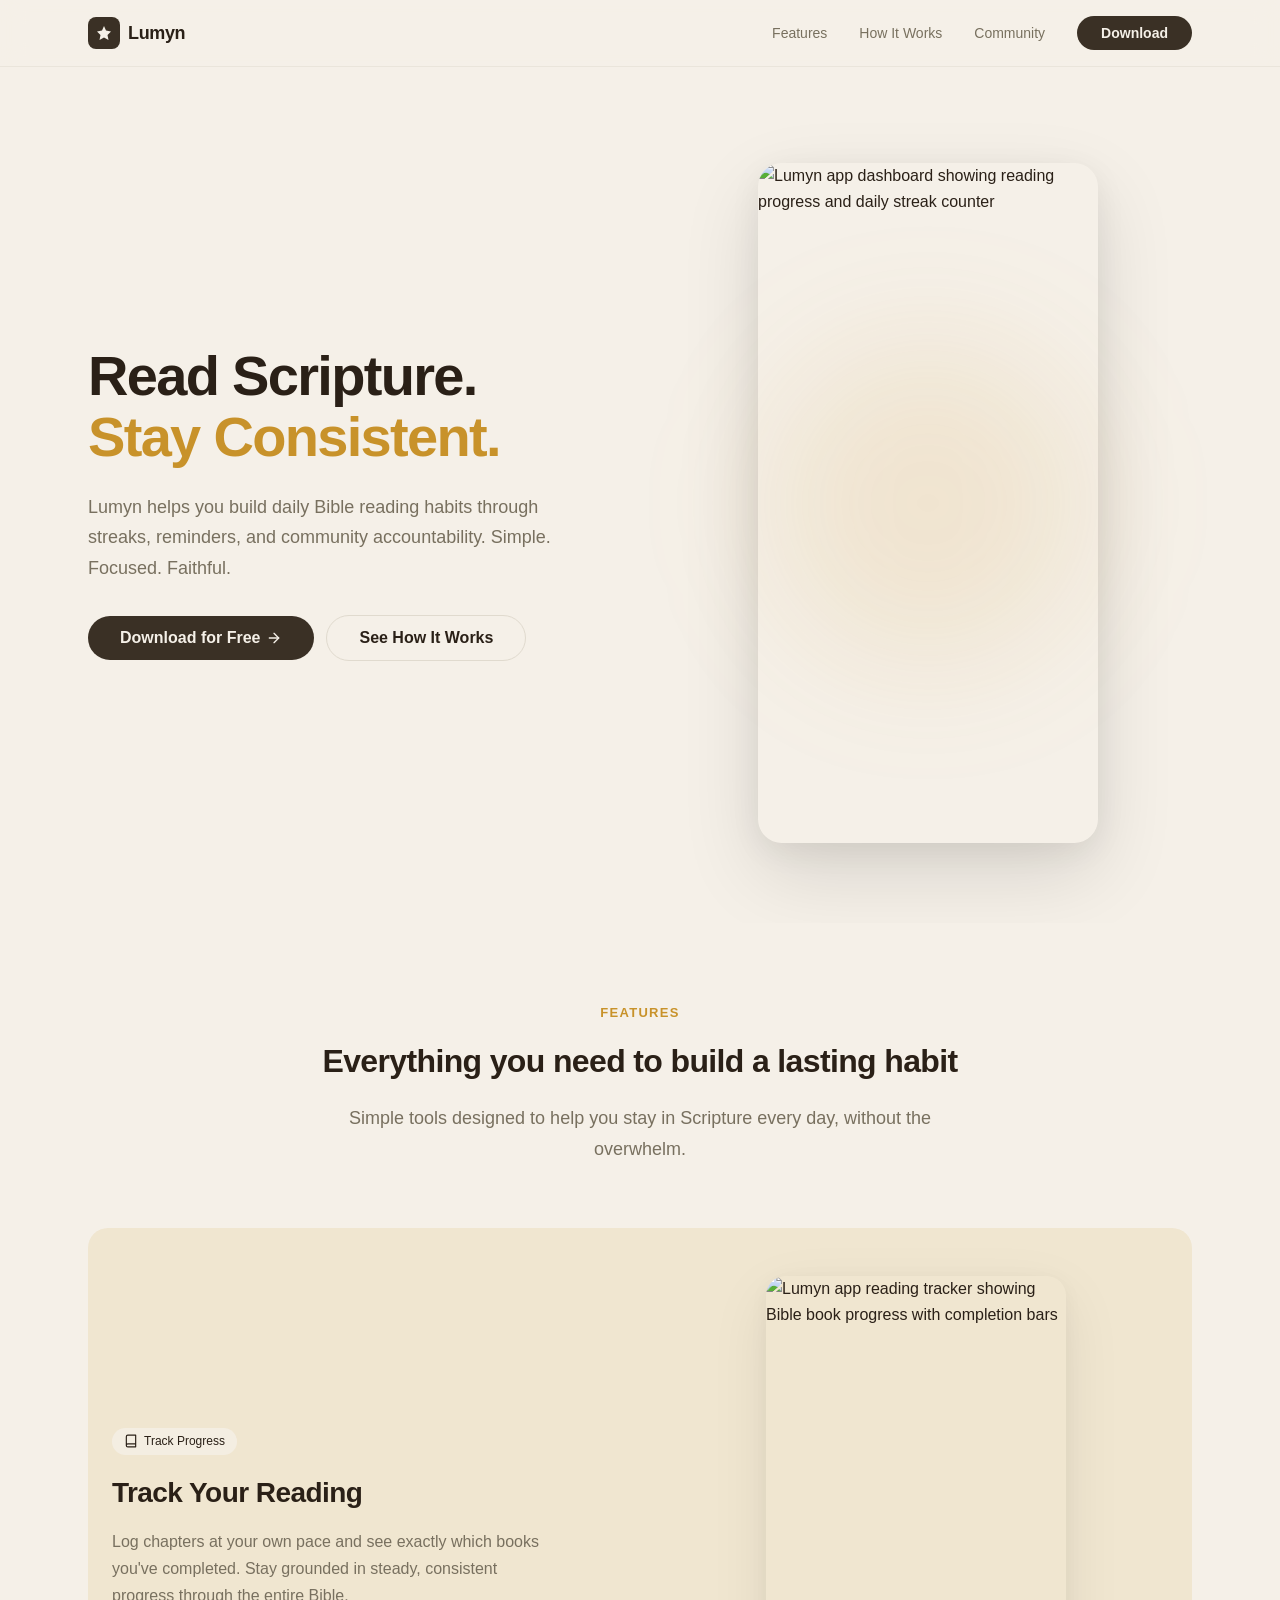
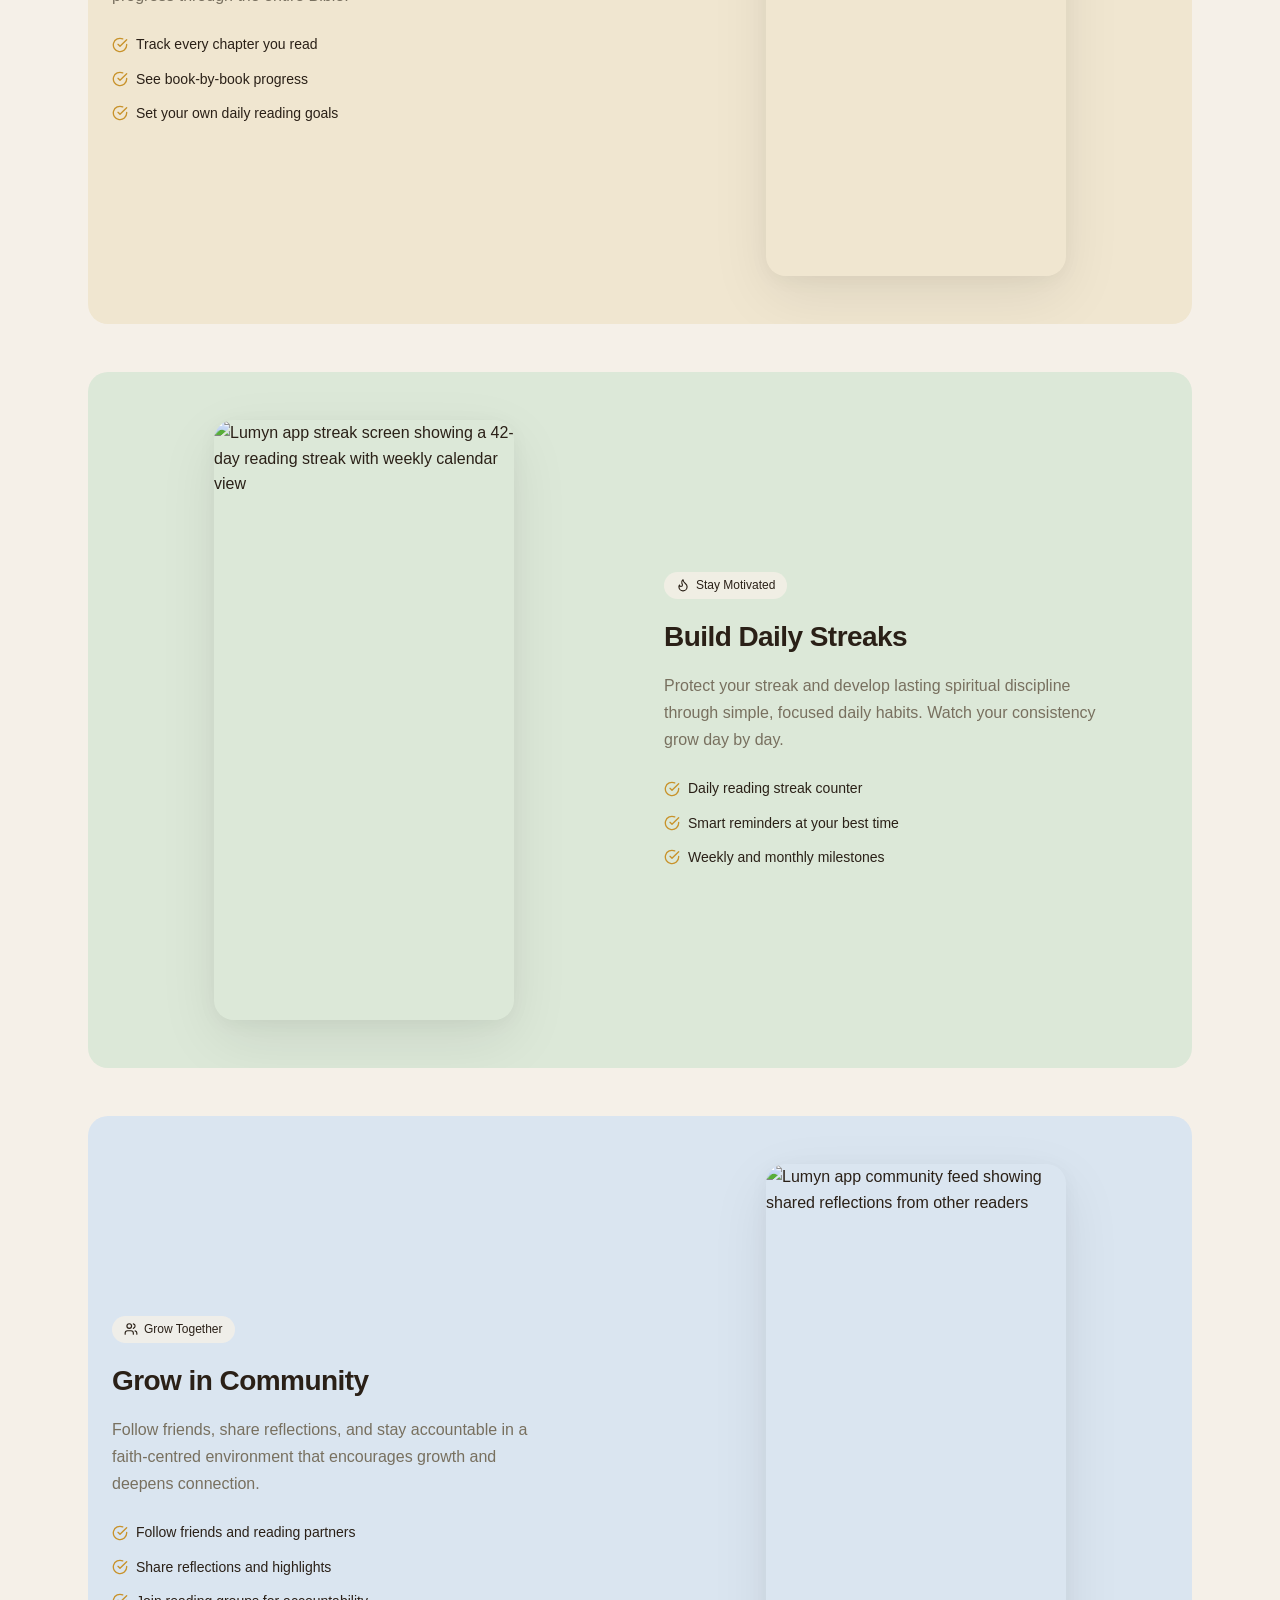
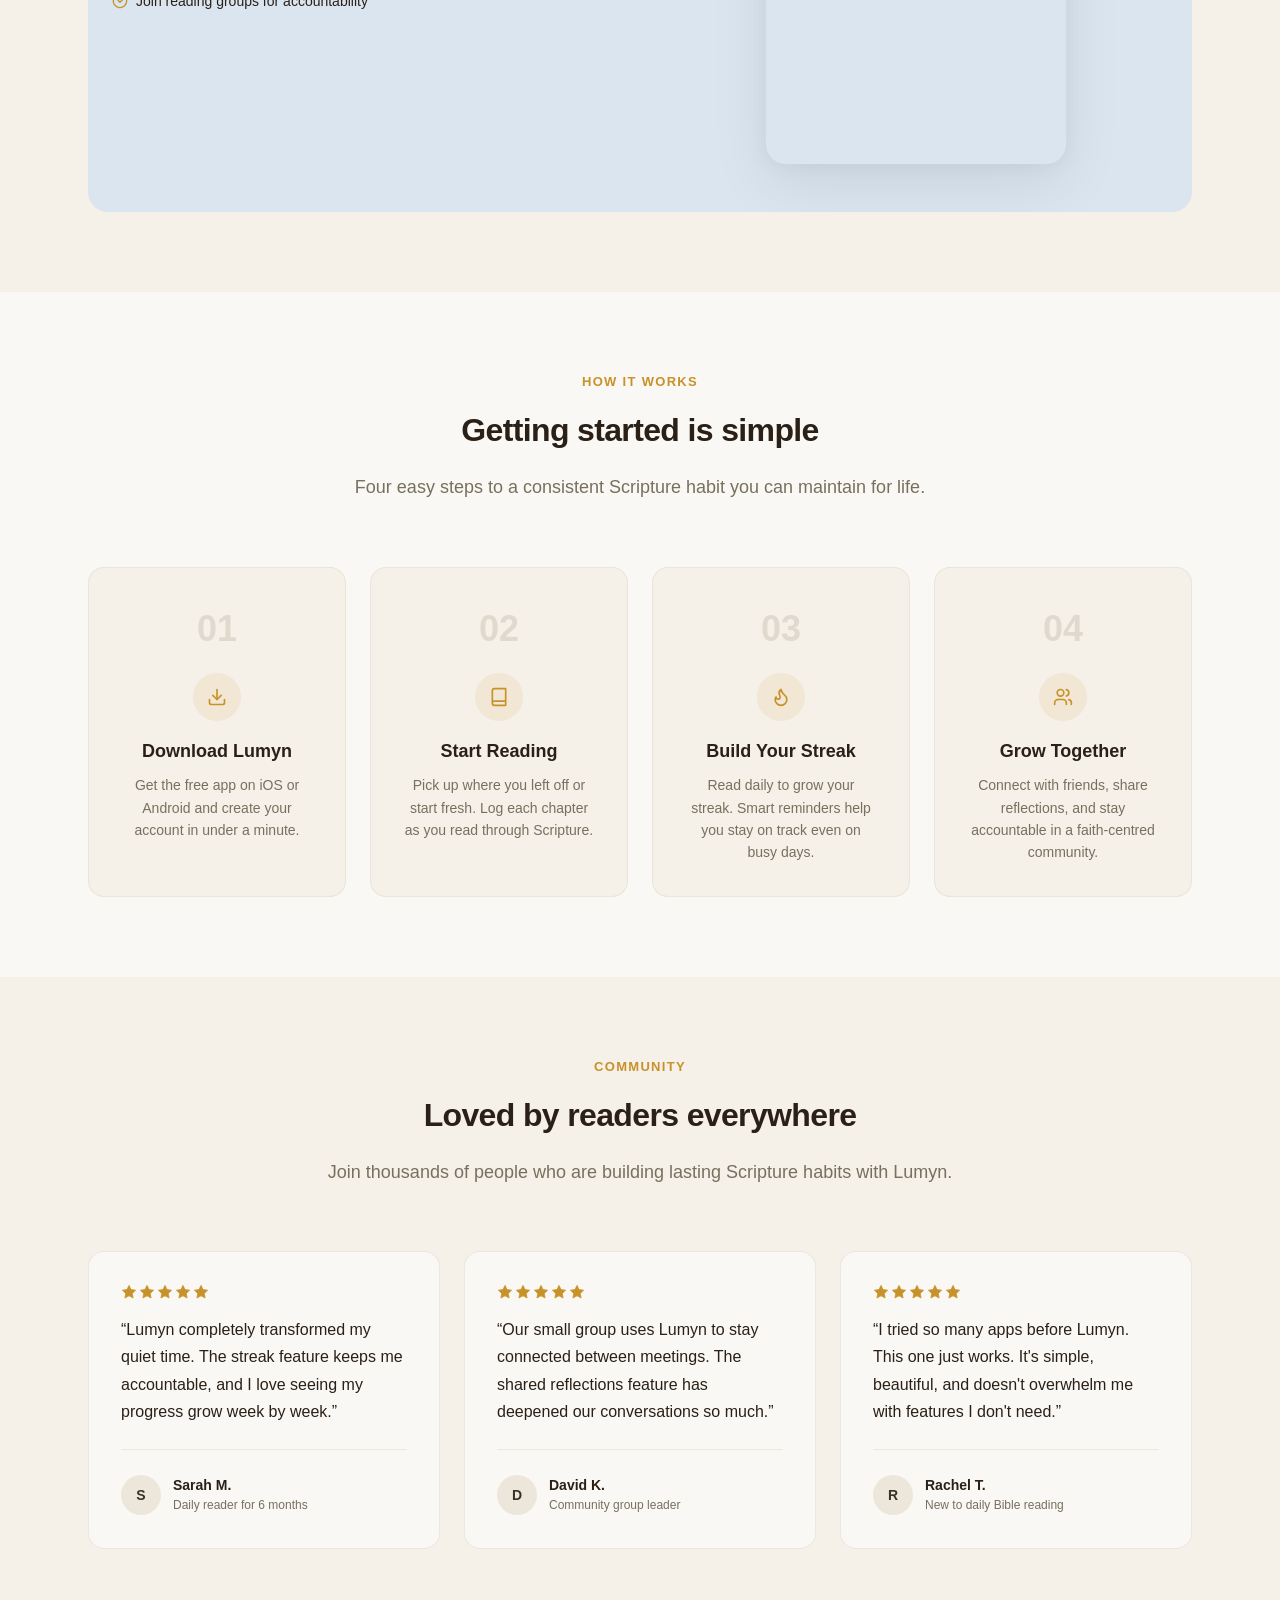
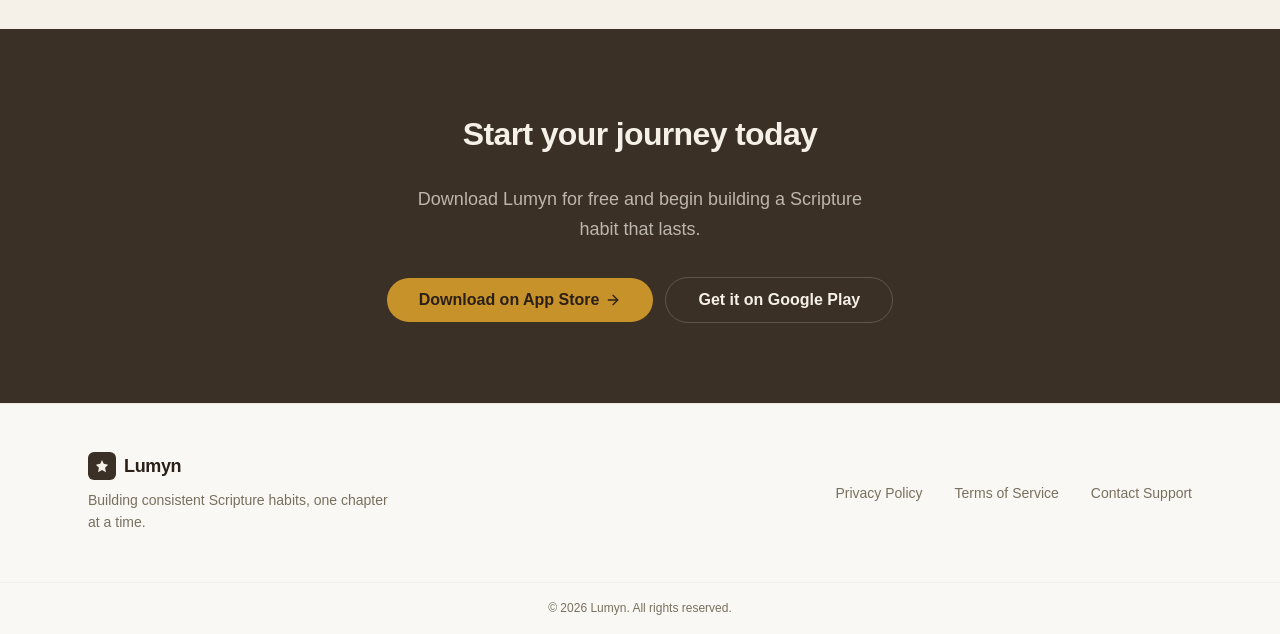
==== index.html @ f68ec9d8 "working on it" ====
<!DOCTYPE html>
<html lang="en">
  <head>
    <meta charset="UTF-8" />
    <meta name="viewport" content="width=device-width, initial-scale=1.0" />
    <meta name="theme-color" content="#f5f0e8" />
    <title>Lumyn &ndash; Build Consistent Scripture Habits</title>
    <meta
      name="description"
      content="Lumyn helps you build consistent Scripture habits through reading streaks, reminders, and community accountability. Available on iOS and Android."
    />
    <link rel="stylesheet" href="/styles.css" />
  </head>

  <body>
    <!-- ========================================
         NAVBAR
         ======================================== -->
    <header class="navbar">
      <div class="container">
        <nav class="navbar-inner" aria-label="Main navigation">
          <!-- Logo -->
          <a href="/" class="logo-link" aria-label="Lumyn home">
            <div class="logo-icon" aria-hidden="true">
              <svg viewBox="0 0 16 16">
                <path
                  d="M8 1L10 5.5L15 6.5L11.5 10L12.5 15L8 12.5L3.5 15L4.5 10L1 6.5L6 5.5L8 1Z"
                />
              </svg>
            </div>
            <span class="logo-text">Lumyn</span>
          </a>

          <!-- Desktop nav links -->
          <div class="nav-links-desktop">
            <a href="#features" class="nav-link">Features</a>
            <a href="#how-it-works" class="nav-link">How It Works</a>
            <a href="#testimonials" class="nav-link">Community</a>
            <a href="#download" class="btn btn-primary nav-download-btn"
              >Download</a
            >
          </div>

          <!-- Mobile hamburger -->
          <button
            class="mobile-toggle"
            id="mobile-toggle"
            aria-expanded="false"
            aria-label="Toggle menu"
          >
            <svg id="menu-icon" viewBox="0 0 24 24">
              <line x1="3" y1="6" x2="21" y2="6" />
              <line x1="3" y1="12" x2="21" y2="12" />
              <line x1="3" y1="18" x2="21" y2="18" />
            </svg>
            <svg
              id="close-icon"
              viewBox="0 0 24 24"
              style="display: none"
            >
              <line x1="18" y1="6" x2="6" y2="18" />
              <line x1="6" y1="6" x2="18" y2="18" />
            </svg>
          </button>
        </nav>

        <!-- Mobile menu -->
        <div class="mobile-menu" id="mobile-menu">
          <div class="mobile-menu-links">
            <a href="#features">Features</a>
            <a href="#how-it-works">How It Works</a>
            <a href="#testimonials">Community</a>
            <a href="#download" class="btn btn-primary">Download</a>
          </div>
        </div>
      </div>
    </header>

    <main>
      <!-- ========================================
           HERO SECTION
           ======================================== -->
      <section class="hero">
        <div class="container">
          <div class="hero-inner">
            <!-- Text content -->
            <div class="hero-content">
              <!-- Badge -->
              <!-- <div class="hero-badge">
                <span class="hero-badge-dot" aria-hidden="true"></span>
                Now available on iOS &amp; Android
              </div> -->

              <h1>
                Read Scripture.
                <span class="accent-text">Stay Consistent.</span>
              </h1>

              <p class="hero-description">
                Lumyn helps you build daily Bible reading habits through streaks,
                reminders, and community accountability. Simple. Focused.
                Faithful.
              </p>

              <!-- CTAs -->
              <div class="hero-buttons" id="download">
                <a
                  href="https://apps.apple.com/"
                  class="btn btn-primary"
                  target="_blank"
                  rel="noopener noreferrer"
                >
                  Download for Free
                  <svg class="arrow-icon" viewBox="0 0 24 24" aria-hidden="true">
                    <line x1="5" y1="12" x2="19" y2="12" />
                    <polyline points="12 5 19 12 12 19" />
                  </svg>
                </a>
                <a href="#features" class="btn btn-outline">See How It Works</a>
              </div>

              <!-- Social proof -->
              <!-- <div class="hero-social-proof">
                <div class="avatar-stack" aria-hidden="true">
                  <div class="avatar">A</div>
                  <div class="avatar">B</div>
                  <div class="avatar">C</div>
                  <div class="avatar">D</div>
                </div>
                <p>
                  <strong>2,400+</strong> readers building daily habits
                </p>
              </div> -->
            </div>

            <!-- Hero image -->
            <div class="hero-image-wrapper">
              <div class="hero-glow" aria-hidden="true"></div>
              <img
                src="/images/hero-app.jpg"
                alt="Lumyn app dashboard showing reading progress and daily streak counter"
                width="340"
                height="680"
              />
            </div>
          </div>
        </div>
      </section>

      <!-- ========================================
           STATS BAR
           ======================================== -->
      <!-- <section class="stats-bar" aria-label="App statistics">
        <div class="container">
          <div class="stats-grid">
            <div class="stat-item">
              <svg class="stat-icon" viewBox="0 0 24 24" aria-hidden="true">
                <path d="M4 19.5v-15A2.5 2.5 0 0 1 6.5 2H20v20H6.5a2.5 2.5 0 0 1 0-5H20" />
              </svg>
              <p class="stat-value">1.2M+</p>
              <p class="stat-label">Chapters Read</p>
            </div>
            <div class="stat-item">
              <svg class="stat-icon" viewBox="0 0 24 24" aria-hidden="true">
                <path
                  d="M8.5 14.5A2.5 2.5 0 0 0 11 12c0-1.38-.5-2-1-3-1.072-2.143-.224-4.054 2-6 .5 2.5 2 4.9 4 6.5 2 1.6 3 3.5 3 5.5a7 7 0 1 1-14 0c0-1.153.433-2.294 1-3a2.5 2.5 0 0 0 2.5 2.5z"
                />
              </svg>
              <p class="stat-value">89%</p>
              <p class="stat-label">Users Keep Their Streak</p>
            </div>
            <div class="stat-item">
              <svg class="stat-icon" viewBox="0 0 24 24" aria-hidden="true">
                <path d="M16 21v-2a4 4 0 0 0-4-4H6a4 4 0 0 0-4 4v2" />
                <circle cx="9" cy="7" r="4" />
                <path d="M22 21v-2a4 4 0 0 0-3-3.87" />
                <path d="M16 3.13a4 4 0 0 1 0 7.75" />
              </svg>
              <p class="stat-value">2,400+</p>
              <p class="stat-label">Active Community Members</p>
            </div>
          </div>
        </div>
      </section> -->

      <!-- ========================================
           FEATURES SECTION
           ======================================== -->
      <section class="features-section" id="features">
        <div class="container">
          <!-- Section header -->
          <div class="section-header">
            <p class="section-label">Features</p>
            <h2 class="section-title">
              Everything you need to build a lasting habit
            </h2>
            <p class="section-description">
              Simple tools designed to help you stay in Scripture every day,
              without the overwhelm.
            </p>
          </div>

          <!-- Feature rows -->
          <div class="feature-rows">
            <!-- Feature 1: Reading -->
            <div class="feature-row bg-warm">
              <div class="feature-row-inner">
                <div class="feature-text">
                  <div class="feature-badge">
                    <svg
                      class="feature-badge-icon"
                      viewBox="0 0 24 24"
                      aria-hidden="true"
                    >
                      <path d="M4 19.5v-15A2.5 2.5 0 0 1 6.5 2H20v20H6.5a2.5 2.5 0 0 1 0-5H20" />
                    </svg>
                    Track Progress
                  </div>
                  <h3 class="feature-title">Track Your Reading</h3>
                  <p class="feature-description">
                    Log chapters at your own pace and see exactly which books
                    you've completed. Stay grounded in steady, consistent
                    progress through the entire Bible.
                  </p>
                  <ul class="feature-highlights" role="list">
                    <li class="feature-highlight">
                      <svg
                        class="check-icon"
                        viewBox="0 0 24 24"
                        aria-hidden="true"
                      >
                        <path d="M22 11.08V12a10 10 0 1 1-5.93-9.14" />
                        <polyline points="22 4 12 14.01 9 11.01" />
                      </svg>
                      Track every chapter you read
                    </li>
                    <li class="feature-highlight">
                      <svg
                        class="check-icon"
                        viewBox="0 0 24 24"
                        aria-hidden="true"
                      >
                        <path d="M22 11.08V12a10 10 0 1 1-5.93-9.14" />
                        <polyline points="22 4 12 14.01 9 11.01" />
                      </svg>
                      See book-by-book progress
                    </li>
                    <li class="feature-highlight">
                      <svg
                        class="check-icon"
                        viewBox="0 0 24 24"
                        aria-hidden="true"
                      >
                        <path d="M22 11.08V12a10 10 0 1 1-5.93-9.14" />
                        <polyline points="22 4 12 14.01 9 11.01" />
                      </svg>
                      Set your own daily reading goals
                    </li>
                  </ul>
                </div>
                <div class="feature-image">
                  <img
                    src="/images/feature-reading.jpg"
                    alt="Lumyn app reading tracker showing Bible book progress with completion bars"
                    width="300"
                    height="600"
                  />
                </div>
              </div>
            </div>

            <!-- Feature 2: Streaks (reversed) -->
            <div class="feature-row reverse bg-sage">
              <div class="feature-row-inner">
                <div class="feature-text">
                  <div class="feature-badge">
                    <svg
                      class="feature-badge-icon"
                      viewBox="0 0 24 24"
                      aria-hidden="true"
                    >
                      <path
                        d="M8.5 14.5A2.5 2.5 0 0 0 11 12c0-1.38-.5-2-1-3-1.072-2.143-.224-4.054 2-6 .5 2.5 2 4.9 4 6.5 2 1.6 3 3.5 3 5.5a7 7 0 1 1-14 0c0-1.153.433-2.294 1-3a2.5 2.5 0 0 0 2.5 2.5z"
                      />
                    </svg>
                    Stay Motivated
                  </div>
                  <h3 class="feature-title">Build Daily Streaks</h3>
                  <p class="feature-description">
                    Protect your streak and develop lasting spiritual discipline
                    through simple, focused daily habits. Watch your consistency
                    grow day by day.
                  </p>
                  <ul class="feature-highlights" role="list">
                    <li class="feature-highlight">
                      <svg
                        class="check-icon"
                        viewBox="0 0 24 24"
                        aria-hidden="true"
                      >
                        <path d="M22 11.08V12a10 10 0 1 1-5.93-9.14" />
                        <polyline points="22 4 12 14.01 9 11.01" />
                      </svg>
                      Daily reading streak counter
                    </li>
                    <li class="feature-highlight">
                      <svg
                        class="check-icon"
                        viewBox="0 0 24 24"
                        aria-hidden="true"
                      >
                        <path d="M22 11.08V12a10 10 0 1 1-5.93-9.14" />
                        <polyline points="22 4 12 14.01 9 11.01" />
                      </svg>
                      Smart reminders at your best time
                    </li>
                    <li class="feature-highlight">
                      <svg
                        class="check-icon"
                        viewBox="0 0 24 24"
                        aria-hidden="true"
                      >
                        <path d="M22 11.08V12a10 10 0 1 1-5.93-9.14" />
                        <polyline points="22 4 12 14.01 9 11.01" />
                      </svg>
                      Weekly and monthly milestones
                    </li>
                  </ul>
                </div>
                <div class="feature-image">
                  <img
                    src="/images/feature-streak.jpg"
                    alt="Lumyn app streak screen showing a 42-day reading streak with weekly calendar view"
                    width="300"
                    height="600"
                  />
                </div>
              </div>
            </div>

            <!-- Feature 3: Community -->
            <div class="feature-row bg-sky">
              <div class="feature-row-inner">
                <div class="feature-text">
                  <div class="feature-badge">
                    <svg
                      class="feature-badge-icon"
                      viewBox="0 0 24 24"
                      aria-hidden="true"
                    >
                      <path d="M16 21v-2a4 4 0 0 0-4-4H6a4 4 0 0 0-4 4v2" />
                      <circle cx="9" cy="7" r="4" />
                      <path d="M22 21v-2a4 4 0 0 0-3-3.87" />
                      <path d="M16 3.13a4 4 0 0 1 0 7.75" />
                    </svg>
                    Grow Together
                  </div>
                  <h3 class="feature-title">Grow in Community</h3>
                  <p class="feature-description">
                    Follow friends, share reflections, and stay accountable in a
                    faith-centred environment that encourages growth and deepens
                    connection.
                  </p>
                  <ul class="feature-highlights" role="list">
                    <li class="feature-highlight">
                      <svg
                        class="check-icon"
                        viewBox="0 0 24 24"
                        aria-hidden="true"
                      >
                        <path d="M22 11.08V12a10 10 0 1 1-5.93-9.14" />
                        <polyline points="22 4 12 14.01 9 11.01" />
                      </svg>
                      Follow friends and reading partners
                    </li>
                    <li class="feature-highlight">
                      <svg
                        class="check-icon"
                        viewBox="0 0 24 24"
                        aria-hidden="true"
                      >
                        <path d="M22 11.08V12a10 10 0 1 1-5.93-9.14" />
                        <polyline points="22 4 12 14.01 9 11.01" />
                      </svg>
                      Share reflections and highlights
                    </li>
                    <li class="feature-highlight">
                      <svg
                        class="check-icon"
                        viewBox="0 0 24 24"
                        aria-hidden="true"
                      >
                        <path d="M22 11.08V12a10 10 0 1 1-5.93-9.14" />
                        <polyline points="22 4 12 14.01 9 11.01" />
                      </svg>
                      Join reading groups for accountability
                    </li>
                  </ul>
                </div>
                <div class="feature-image">
                  <img
                    src="/images/feature-community.jpg"
                    alt="Lumyn app community feed showing shared reflections from other readers"
                    width="300"
                    height="600"
                  />
                </div>
              </div>
            </div>
          </div>
        </div>
      </section>

      <!-- ========================================
           HOW IT WORKS
           ======================================== -->
      <section class="how-it-works" id="how-it-works">
        <div class="container">
          <!-- Header -->
          <div class="section-header">
            <p class="section-label">How It Works</p>
            <h2 class="section-title">Getting started is simple</h2>
            <p class="section-description">
              Four easy steps to a consistent Scripture habit you can maintain
              for life.
            </p>
          </div>

          <!-- Steps grid -->
          <div class="steps-grid">
            <!-- Step 1 -->
            <div class="step-card">
              <span class="step-number" aria-hidden="true">01</span>
              <div class="step-icon-circle">
                <svg class="step-icon" viewBox="0 0 24 24" aria-hidden="true">
                  <path d="M21 15v4a2 2 0 0 1-2 2H5a2 2 0 0 1-2-2v-4" />
                  <polyline points="7 10 12 15 17 10" />
                  <line x1="12" y1="15" x2="12" y2="3" />
                </svg>
              </div>
              <h3 class="step-title">Download Lumyn</h3>
              <p class="step-description">
                Get the free app on iOS or Android and create your account in
                under a minute.
              </p>
            </div>

            <!-- Step 2 -->
            <div class="step-card">
              <span class="step-number" aria-hidden="true">02</span>
              <div class="step-icon-circle">
                <svg class="step-icon" viewBox="0 0 24 24" aria-hidden="true">
                  <path d="M4 19.5v-15A2.5 2.5 0 0 1 6.5 2H20v20H6.5a2.5 2.5 0 0 1 0-5H20" />
                </svg>
              </div>
              <h3 class="step-title">Start Reading</h3>
              <p class="step-description">
                Pick up where you left off or start fresh. Log each chapter as
                you read through Scripture.
              </p>
            </div>

            <!-- Step 3 -->
            <div class="step-card">
              <span class="step-number" aria-hidden="true">03</span>
              <div class="step-icon-circle">
                <svg class="step-icon" viewBox="0 0 24 24" aria-hidden="true">
                  <path
                    d="M8.5 14.5A2.5 2.5 0 0 0 11 12c0-1.38-.5-2-1-3-1.072-2.143-.224-4.054 2-6 .5 2.5 2 4.9 4 6.5 2 1.6 3 3.5 3 5.5a7 7 0 1 1-14 0c0-1.153.433-2.294 1-3a2.5 2.5 0 0 0 2.5 2.5z"
                  />
                </svg>
              </div>
              <h3 class="step-title">Build Your Streak</h3>
              <p class="step-description">
                Read daily to grow your streak. Smart reminders help you stay on
                track even on busy days.
              </p>
            </div>

            <!-- Step 4 -->
            <div class="step-card">
              <span class="step-number" aria-hidden="true">04</span>
              <div class="step-icon-circle">
                <svg class="step-icon" viewBox="0 0 24 24" aria-hidden="true">
                  <path d="M16 21v-2a4 4 0 0 0-4-4H6a4 4 0 0 0-4 4v2" />
                  <circle cx="9" cy="7" r="4" />
                  <path d="M22 21v-2a4 4 0 0 0-3-3.87" />
                  <path d="M16 3.13a4 4 0 0 1 0 7.75" />
                </svg>
              </div>
              <h3 class="step-title">Grow Together</h3>
              <p class="step-description">
                Connect with friends, share reflections, and stay accountable in
                a faith-centred community.
              </p>
            </div>
          </div>
        </div>
      </section>

      <!-- ========================================
           TESTIMONIALS
           ======================================== -->
      <section class="testimonials-section" id="testimonials">
        <div class="container">
          <!-- Header -->
          <div class="section-header">
            <p class="section-label">Community</p>
            <h2 class="section-title">Loved by readers everywhere</h2>
            <p class="section-description">
              Join thousands of people who are building lasting Scripture habits
              with Lumyn.
            </p>
          </div>

          <!-- Testimonial cards -->
          <div class="testimonials-grid">
            <!-- Testimonial 1 -->
            <figure class="testimonial-card">
              <div
                class="testimonial-stars"
                aria-label="5 out of 5 stars"
              >
                <svg class="star-icon" viewBox="0 0 24 24" aria-hidden="true">
                  <polygon
                    points="12 2 15.09 8.26 22 9.27 17 14.14 18.18 21.02 12 17.77 5.82 21.02 7 14.14 2 9.27 8.91 8.26 12 2"
                  />
                </svg>
                <svg class="star-icon" viewBox="0 0 24 24" aria-hidden="true">
                  <polygon
                    points="12 2 15.09 8.26 22 9.27 17 14.14 18.18 21.02 12 17.77 5.82 21.02 7 14.14 2 9.27 8.91 8.26 12 2"
                  />
                </svg>
                <svg class="star-icon" viewBox="0 0 24 24" aria-hidden="true">
                  <polygon
                    points="12 2 15.09 8.26 22 9.27 17 14.14 18.18 21.02 12 17.77 5.82 21.02 7 14.14 2 9.27 8.91 8.26 12 2"
                  />
                </svg>
                <svg class="star-icon" viewBox="0 0 24 24" aria-hidden="true">
                  <polygon
                    points="12 2 15.09 8.26 22 9.27 17 14.14 18.18 21.02 12 17.77 5.82 21.02 7 14.14 2 9.27 8.91 8.26 12 2"
                  />
                </svg>
                <svg class="star-icon" viewBox="0 0 24 24" aria-hidden="true">
                  <polygon
                    points="12 2 15.09 8.26 22 9.27 17 14.14 18.18 21.02 12 17.77 5.82 21.02 7 14.14 2 9.27 8.91 8.26 12 2"
                  />
                </svg>
              </div>
              <blockquote class="testimonial-quote">
                &ldquo;Lumyn completely transformed my quiet time. The streak
                feature keeps me accountable, and I love seeing my progress grow
                week by week.&rdquo;
              </blockquote>
              <figcaption class="testimonial-author">
                <div class="author-avatar">S</div>
                <div>
                  <p class="author-name">Sarah M.</p>
                  <p class="author-role">Daily reader for 6 months</p>
                </div>
              </figcaption>
            </figure>

            <!-- Testimonial 2 -->
            <figure class="testimonial-card">
              <div
                class="testimonial-stars"
                aria-label="5 out of 5 stars"
              >
                <svg class="star-icon" viewBox="0 0 24 24" aria-hidden="true">
                  <polygon
                    points="12 2 15.09 8.26 22 9.27 17 14.14 18.18 21.02 12 17.77 5.82 21.02 7 14.14 2 9.27 8.91 8.26 12 2"
                  />
                </svg>
                <svg class="star-icon" viewBox="0 0 24 24" aria-hidden="true">
                  <polygon
                    points="12 2 15.09 8.26 22 9.27 17 14.14 18.18 21.02 12 17.77 5.82 21.02 7 14.14 2 9.27 8.91 8.26 12 2"
                  />
                </svg>
                <svg class="star-icon" viewBox="0 0 24 24" aria-hidden="true">
                  <polygon
                    points="12 2 15.09 8.26 22 9.27 17 14.14 18.18 21.02 12 17.77 5.82 21.02 7 14.14 2 9.27 8.91 8.26 12 2"
                  />
                </svg>
                <svg class="star-icon" viewBox="0 0 24 24" aria-hidden="true">
                  <polygon
                    points="12 2 15.09 8.26 22 9.27 17 14.14 18.18 21.02 12 17.77 5.82 21.02 7 14.14 2 9.27 8.91 8.26 12 2"
                  />
                </svg>
                <svg class="star-icon" viewBox="0 0 24 24" aria-hidden="true">
                  <polygon
                    points="12 2 15.09 8.26 22 9.27 17 14.14 18.18 21.02 12 17.77 5.82 21.02 7 14.14 2 9.27 8.91 8.26 12 2"
                  />
                </svg>
              </div>
              <blockquote class="testimonial-quote">
                &ldquo;Our small group uses Lumyn to stay connected between
                meetings. The shared reflections feature has deepened our
                conversations so much.&rdquo;
              </blockquote>
              <figcaption class="testimonial-author">
                <div class="author-avatar">D</div>
                <div>
                  <p class="author-name">David K.</p>
                  <p class="author-role">Community group leader</p>
                </div>
              </figcaption>
            </figure>

            <!-- Testimonial 3 -->
            <figure class="testimonial-card">
              <div
                class="testimonial-stars"
                aria-label="5 out of 5 stars"
              >
                <svg class="star-icon" viewBox="0 0 24 24" aria-hidden="true">
                  <polygon
                    points="12 2 15.09 8.26 22 9.27 17 14.14 18.18 21.02 12 17.77 5.82 21.02 7 14.14 2 9.27 8.91 8.26 12 2"
                  />
                </svg>
                <svg class="star-icon" viewBox="0 0 24 24" aria-hidden="true">
                  <polygon
                    points="12 2 15.09 8.26 22 9.27 17 14.14 18.18 21.02 12 17.77 5.82 21.02 7 14.14 2 9.27 8.91 8.26 12 2"
                  />
                </svg>
                <svg class="star-icon" viewBox="0 0 24 24" aria-hidden="true">
                  <polygon
                    points="12 2 15.09 8.26 22 9.27 17 14.14 18.18 21.02 12 17.77 5.82 21.02 7 14.14 2 9.27 8.91 8.26 12 2"
                  />
                </svg>
                <svg class="star-icon" viewBox="0 0 24 24" aria-hidden="true">
                  <polygon
                    points="12 2 15.09 8.26 22 9.27 17 14.14 18.18 21.02 12 17.77 5.82 21.02 7 14.14 2 9.27 8.91 8.26 12 2"
                  />
                </svg>
                <svg class="star-icon" viewBox="0 0 24 24" aria-hidden="true">
                  <polygon
                    points="12 2 15.09 8.26 22 9.27 17 14.14 18.18 21.02 12 17.77 5.82 21.02 7 14.14 2 9.27 8.91 8.26 12 2"
                  />
                </svg>
              </div>
              <blockquote class="testimonial-quote">
                &ldquo;I tried so many apps before Lumyn. This one just works.
                It's simple, beautiful, and doesn't overwhelm me with features I
                don't need.&rdquo;
              </blockquote>
              <figcaption class="testimonial-author">
                <div class="author-avatar">R</div>
                <div>
                  <p class="author-name">Rachel T.</p>
                  <p class="author-role">New to daily Bible reading</p>
                </div>
              </figcaption>
            </figure>
          </div>
        </div>
      </section>

      <!-- ========================================
           CTA BANNER
           ======================================== -->
      <section class="cta-banner">
        <div class="cta-inner">
          <h2>Start your journey today</h2>
          <p>
            Download Lumyn for free and begin building a Scripture habit that
            lasts.
          </p>
          <div class="cta-buttons">
            <a
              href="https://apps.apple.com/"
              class="btn btn-accent"
              target="_blank"
              rel="noopener noreferrer"
            >
              Download on App Store
              <svg class="arrow-icon" viewBox="0 0 24 24" aria-hidden="true">
                <line x1="5" y1="12" x2="19" y2="12" />
                <polyline points="12 5 19 12 12 19" />
              </svg>
            </a>
            <a
              href="https://play.google.com/"
              class="btn btn-ghost-light"
              target="_blank"
              rel="noopener noreferrer"
            >
              Get it on Google Play
            </a>
          </div>
        </div>
      </section>
    </main>

    <!-- ========================================
         FOOTER
         ======================================== -->
    <footer class="site-footer" role="contentinfo">
      <div class="container">
        <div class="footer-inner">
          <!-- Brand -->
          <div class="footer-brand">
            <a href="/" class="logo-link" aria-label="Lumyn home">
              <div class="logo-icon" aria-hidden="true">
                <svg viewBox="0 0 16 16">
                  <path
                    d="M8 1L10 5.5L15 6.5L11.5 10L12.5 15L8 12.5L3.5 15L4.5 10L1 6.5L6 5.5L8 1Z"
                  />
                </svg>
              </div>
              <span class="logo-text">Lumyn</span>
            </a>
            <p class="footer-tagline">
              Building consistent Scripture habits, one chapter at a time.
            </p>
          </div>

          <!-- Footer nav -->
          <nav class="footer-nav" aria-label="Footer navigation">
            <a href="/privacy">Privacy Policy</a>
            <a href="/terms">Terms of Service</a>
            <a href="/contact">Contact Support</a>
          </nav>
        </div>
      </div>

      <!-- Bottom bar -->
      <div class="footer-bottom">
        <div class="container">
          <p>&copy; 2026 Lumyn. All rights reserved.</p>
        </div>
      </div>
    </footer>

    <!-- ========================================
         MINIMAL JAVASCRIPT (mobile menu toggle)
         ======================================== -->
    <script>
      (function () {
        var toggle = document.getElementById("mobile-toggle");
        var menu = document.getElementById("mobile-menu");
        var menuIcon = document.getElementById("menu-icon");
        var closeIcon = document.getElementById("close-icon");

        if (toggle && menu) {
          toggle.addEventListener("click", function () {
            var isOpen = menu.classList.contains("open");
            menu.classList.toggle("open");
            toggle.setAttribute("aria-expanded", String(!isOpen));
            menuIcon.style.display = isOpen ? "block" : "none";
            closeIcon.style.display = isOpen ? "none" : "block";
          });

          // Close on link click
          var links = menu.querySelectorAll("a");
          for (var i = 0; i < links.length; i++) {
            links[i].addEventListener("click", function () {
              menu.classList.remove("open");
              toggle.setAttribute("aria-expanded", "false");
              menuIcon.style.display = "block";
              closeIcon.style.display = "none";
            });
          }
        }
      })();
    </script>
  </body>
</html>
---- styles.css ----
/* ===================================================
   Lumyn Landing Page — Styles
   =================================================== */

/* --- Reset & Base --- */
*,
*::before,
*::after {
  box-sizing: border-box;
  margin: 0;
  padding: 0;
}

:root {
  /* Warm cream / sand palette */
  --background: #f5f0e8;
  --foreground: #2a2017;
  --card: #faf8f4;
  --card-foreground: #2a2017;
  --primary: #3a3025;
  --primary-foreground: #f5f0e8;
  --secondary: #ede7db;
  --secondary-foreground: #3a3025;
  --muted: #eee8dc;
  --muted-foreground: #78705f;
  --accent: #c8922a;
  --accent-foreground: #2a2017;
  --border: #e0dace;
  --ring: #b08830;
  --feature-warm: #f0e6d0;
  --feature-sage: #dce8d8;
  --feature-sky: #dae5f0;
  --radius: 0.75rem;
}

html {
  scroll-behavior: smooth;
}

body {
  font-family: -apple-system, BlinkMacSystemFont, "Segoe UI", Roboto,
    "Helvetica Neue", Arial, sans-serif;
  background-color: var(--background);
  color: var(--foreground);
  line-height: 1.6;
  -webkit-font-smoothing: antialiased;
  -moz-osx-font-smoothing: grayscale;
}

img {
  display: block;
  max-width: 100%;
  height: auto;
}

a {
  color: inherit;
  text-decoration: none;
}

ul {
  list-style: none;
}

/* --- Utility --- */
.container {
  width: 100%;
  max-width: 1152px;
  margin: 0 auto;
  padding: 0 24px;
}

.sr-only {
  position: absolute;
  width: 1px;
  height: 1px;
  padding: 0;
  margin: -1px;
  overflow: hidden;
  clip: rect(0, 0, 0, 0);
  white-space: nowrap;
  border: 0;
}

/* --- Buttons --- */
.btn {
  display: inline-flex;
  align-items: center;
  justify-content: center;
  gap: 6px;
  font-weight: 600;
  font-size: 16px;
  padding: 14px 32px;
  border-radius: 9999px;
  border: none;
  cursor: pointer;
  transition: opacity 0.2s, transform 0.15s, box-shadow 0.2s;
  text-decoration: none;
  line-height: 1;
}

.btn:hover {
  opacity: 0.9;
  transform: translateY(-1px);
}

.btn:active {
  transform: translateY(0);
}

.btn-primary {
  background-color: var(--primary);
  color: var(--primary-foreground);
}

.btn-outline {
  background-color: transparent;
  color: var(--foreground);
  border: 1.5px solid var(--border);
}

.btn-outline:hover {
  background-color: var(--secondary);
}

.btn-accent {
  background-color: var(--accent);
  color: var(--accent-foreground);
}

.btn-ghost-light {
  background-color: transparent;
  color: var(--primary-foreground);
  border: 1.5px solid rgba(245, 240, 232, 0.2);
}

.btn-ghost-light:hover {
  background-color: rgba(245, 240, 232, 0.1);
}

/* Arrow icon inside buttons */
.btn .arrow-icon {
  width: 16px;
  height: 16px;
  stroke: currentColor;
  stroke-width: 2;
  fill: none;
  stroke-linecap: round;
  stroke-linejoin: round;
}

/* --- Navbar --- */
.navbar {
  position: sticky;
  top: 0;
  z-index: 50;
  background-color: rgba(245, 240, 232, 0.8);
  backdrop-filter: blur(12px);
  -webkit-backdrop-filter: blur(12px);
  border-bottom: 1px solid rgba(224, 218, 206, 0.5);
}

.navbar-inner {
  display: flex;
  align-items: center;
  justify-content: space-between;
  padding: 16px 0;
}

.logo-link {
  display: flex;
  align-items: center;
  gap: 8px;
}

.logo-icon {
  display: flex;
  align-items: center;
  justify-content: center;
  width: 32px;
  height: 32px;
  border-radius: 8px;
  background-color: var(--primary);
}

.logo-icon svg {
  width: 16px;
  height: 16px;
  fill: var(--primary-foreground);
}

.logo-text {
  font-size: 18px;
  font-weight: 600;
  letter-spacing: -0.02em;
  color: var(--foreground);
}

.nav-links-desktop {
  display: flex;
  align-items: center;
  gap: 32px;
}

.nav-link {
  font-size: 14px;
  font-weight: 500;
  color: var(--muted-foreground);
  transition: color 0.2s;
}

.nav-link:hover {
  color: var(--foreground);
}

.nav-download-btn {
  padding: 10px 24px;
  font-size: 14px;
}

/* Mobile menu toggle */
.mobile-toggle {
  display: none;
  background: none;
  border: none;
  cursor: pointer;
  padding: 4px;
  color: var(--foreground);
}

.mobile-toggle svg {
  width: 24px;
  height: 24px;
  stroke: currentColor;
  stroke-width: 2;
  fill: none;
  stroke-linecap: round;
  stroke-linejoin: round;
}

/* Mobile menu */
.mobile-menu {
  display: none;
  border-top: 1px solid rgba(224, 218, 206, 0.5);
  background-color: var(--background);
  padding: 24px;
}

.mobile-menu.open {
  display: block;
}

.mobile-menu-links {
  display: flex;
  flex-direction: column;
  gap: 16px;
}

.mobile-menu-links a {
  font-size: 16px;
  font-weight: 500;
  color: var(--foreground);
}

.mobile-menu-links .btn {
  margin-top: 8px;
  width: 100%;
  text-align: center;
}

@media (max-width: 768px) {
  .nav-links-desktop {
    display: none;
  }
  .mobile-toggle {
    display: block;
  }
}

/* --- Hero Section --- */
.hero {
  position: relative;
  overflow: hidden;
}

.hero-inner {
  display: flex;
  align-items: center;
  gap: 48px;
  padding: 96px 0 80px;
}

.hero-content {
  flex: 1;
  display: flex;
  flex-direction: column;
  align-items: flex-start;
}

.hero-badge {
  display: inline-flex;
  align-items: center;
  gap: 8px;
  padding: 6px 16px;
  border-radius: 9999px;
  border: 1px solid var(--border);
  background-color: var(--card);
  font-size: 14px;
  color: var(--muted-foreground);
  margin-bottom: 24px;
}

.hero-badge-dot {
  display: inline-block;
  width: 8px;
  height: 8px;
  border-radius: 50%;
  background-color: var(--accent);
}

.hero h1 {
  font-size: 56px;
  font-weight: 700;
  line-height: 1.1;
  letter-spacing: -0.03em;
  color: var(--foreground);
  text-wrap: balance;
}

.hero h1 .accent-text {
  color: var(--accent);
}

.hero-description {
  margin-top: 24px;
  font-size: 18px;
  line-height: 1.7;
  color: var(--muted-foreground);
  max-width: 480px;
}

.hero-buttons {
  display: flex;
  align-items: center;
  gap: 12px;
  margin-top: 32px;
  flex-wrap: wrap;
}

/* Social proof mini */
.hero-social-proof {
  display: flex;
  align-items: center;
  gap: 12px;
  margin-top: 40px;
}

.avatar-stack {
  display: flex;
}

.avatar-stack .avatar {
  display: flex;
  align-items: center;
  justify-content: center;
  width: 32px;
  height: 32px;
  border-radius: 50%;
  border: 2px solid var(--background);
  background-color: var(--secondary);
  font-size: 12px;
  font-weight: 600;
  color: var(--secondary-foreground);
  margin-left: -8px;
}

.avatar-stack .avatar:first-child {
  margin-left: 0;
}

.hero-social-proof p {
  font-size: 14px;
  color: var(--muted-foreground);
}

.hero-social-proof strong {
  color: var(--foreground);
  font-weight: 600;
}

/* Hero image area */
.hero-image-wrapper {
  flex: 1;
  display: flex;
  align-items: center;
  justify-content: center;
  position: relative;
}

.hero-glow {
  position: absolute;
  width: 320px;
  height: 320px;
  border-radius: 50%;
  background-color: rgba(200, 146, 42, 0.12);
  filter: blur(64px);
  z-index: 0;
}

.hero-image-wrapper img {
  position: relative;
  z-index: 1;
  width: 340px;
  border-radius: 24px;
  box-shadow: 0 30px 80px rgba(0, 0, 0, 0.12), 0 8px 32px rgba(0, 0, 0, 0.06);
}

@media (max-width: 1024px) {
  .hero-inner {
    flex-direction: column;
    text-align: center;
    padding: 64px 0 60px;
  }

  .hero-content {
    align-items: center;
  }

  .hero h1 {
    font-size: 40px;
  }

  .hero-description {
    margin-left: auto;
    margin-right: auto;
  }

  .hero-buttons {
    justify-content: center;
  }

  .hero-social-proof {
    justify-content: center;
  }

  .hero-image-wrapper img {
    width: 280px;
  }
}

@media (max-width: 480px) {
  .hero h1 {
    font-size: 32px;
  }

  .hero-buttons {
    flex-direction: column;
    width: 100%;
  }

  .hero-buttons .btn {
    width: 100%;
  }
}

/* --- Stats Bar --- */
.stats-bar {
  border-top: 1px solid rgba(224, 218, 206, 0.5);
  border-bottom: 1px solid rgba(224, 218, 206, 0.5);
  background-color: var(--card);
}

.stats-grid {
  display: grid;
  grid-template-columns: repeat(3, 1fr);
  gap: 32px;
  padding: 48px 0;
}

.stat-item {
  display: flex;
  flex-direction: column;
  align-items: center;
  gap: 8px;
  text-align: center;
}

.stat-icon {
  width: 20px;
  height: 20px;
  stroke: var(--accent);
  stroke-width: 2;
  fill: none;
  stroke-linecap: round;
  stroke-linejoin: round;
}

.stat-value {
  font-size: 30px;
  font-weight: 700;
  letter-spacing: -0.02em;
  color: var(--foreground);
}

.stat-label {
  font-size: 14px;
  color: var(--muted-foreground);
}

@media (max-width: 640px) {
  .stats-grid {
    grid-template-columns: 1fr;
    gap: 24px;
    padding: 36px 0;
  }
}

/* --- Features Section --- */
.features-section {
  padding: 80px 0 80px;
}

.section-header {
  text-align: center;
  max-width: 640px;
  margin: 0 auto 64px;
}

.section-label {
  font-size: 13px;
  font-weight: 600;
  text-transform: uppercase;
  letter-spacing: 0.1em;
  color: var(--accent);
  margin-bottom: 12px;
}

.section-title {
  font-size: 32px;
  font-weight: 700;
  letter-spacing: -0.02em;
  color: var(--foreground);
  text-wrap: balance;
}

.section-description {
  margin-top: 16px;
  font-size: 18px;
  line-height: 1.7;
  color: var(--muted-foreground);
}

/* Feature rows */
.feature-rows {
  display: flex;
  flex-direction: column;
  gap: 48px;
}

.feature-row {
  border-radius: 20px;
  overflow: hidden;
}

.feature-row-inner {
  display: flex;
  align-items: center;
  gap: 48px;
  padding: 48px 24px;
  max-width: 1152px;
  margin: 0 auto;
}

.feature-row.reverse .feature-row-inner {
  flex-direction: row-reverse;
}

.bg-warm {
  background-color: var(--feature-warm);
}

.bg-sage {
  background-color: var(--feature-sage);
}

.bg-sky {
  background-color: var(--feature-sky);
}

.feature-text {
  flex: 1;
  display: flex;
  flex-direction: column;
}

.feature-badge {
  display: inline-flex;
  align-items: center;
  gap: 6px;
  padding: 4px 12px;
  border-radius: 9999px;
  background-color: rgba(245, 240, 232, 0.8);
  font-size: 12px;
  font-weight: 500;
  color: var(--foreground);
  margin-bottom: 16px;
  width: fit-content;
}

.feature-badge-icon {
  width: 14px;
  height: 14px;
  stroke: currentColor;
  stroke-width: 2;
  fill: none;
  stroke-linecap: round;
  stroke-linejoin: round;
}

.feature-title {
  font-size: 28px;
  font-weight: 700;
  letter-spacing: -0.02em;
  color: var(--foreground);
}

.feature-description {
  margin-top: 12px;
  font-size: 16px;
  line-height: 1.7;
  color: var(--muted-foreground);
  max-width: 440px;
}

.feature-highlights {
  margin-top: 24px;
  display: flex;
  flex-direction: column;
  gap: 12px;
}

.feature-highlight {
  display: flex;
  align-items: center;
  gap: 8px;
  font-size: 14px;
  color: var(--foreground);
}

.check-icon {
  width: 16px;
  height: 16px;
  flex-shrink: 0;
  stroke: var(--accent);
  stroke-width: 2;
  fill: none;
  stroke-linecap: round;
  stroke-linejoin: round;
}

.feature-image {
  flex: 1;
  display: flex;
  align-items: center;
  justify-content: center;
}

.feature-image img {
  width: 300px;
  border-radius: 20px;
  box-shadow: 0 20px 60px rgba(0, 0, 0, 0.08), 0 4px 20px rgba(0, 0, 0, 0.04);
}

@media (max-width: 1024px) {
  .feature-row-inner,
  .feature-row.reverse .feature-row-inner {
    flex-direction: column;
    text-align: center;
    gap: 32px;
    padding: 40px 24px;
  }

  .feature-text {
    align-items: center;
  }

  .feature-badge {
    margin-left: auto;
    margin-right: auto;
  }

  .feature-description {
    margin-left: auto;
    margin-right: auto;
  }

  .feature-highlights {
    align-items: center;
  }

  .feature-image img {
    width: 260px;
  }

  .section-title {
    font-size: 28px;
  }
}

/* --- How It Works Section --- */
.how-it-works {
  background-color: var(--card);
  padding: 80px 0;
}

.steps-grid {
  display: grid;
  grid-template-columns: repeat(4, 1fr);
  gap: 24px;
}

.step-card {
  display: flex;
  flex-direction: column;
  align-items: center;
  text-align: center;
  padding: 32px;
  border-radius: 16px;
  border: 1px solid rgba(224, 218, 206, 0.5);
  background-color: var(--background);
  transition: box-shadow 0.3s;
}

.step-card:hover {
  box-shadow: 0 12px 40px rgba(0, 0, 0, 0.06);
}

.step-number {
  font-size: 36px;
  font-weight: 700;
  color: var(--border);
  margin-bottom: 16px;
}

.step-icon-circle {
  display: flex;
  align-items: center;
  justify-content: center;
  width: 48px;
  height: 48px;
  border-radius: 50%;
  background-color: rgba(200, 146, 42, 0.1);
  margin-bottom: 16px;
}

.step-icon {
  width: 20px;
  height: 20px;
  stroke: var(--accent);
  stroke-width: 2;
  fill: none;
  stroke-linecap: round;
  stroke-linejoin: round;
}

.step-title {
  font-size: 18px;
  font-weight: 600;
  color: var(--foreground);
  margin-bottom: 8px;
}

.step-description {
  font-size: 14px;
  line-height: 1.6;
  color: var(--muted-foreground);
}

@media (max-width: 1024px) {
  .steps-grid {
    grid-template-columns: repeat(2, 1fr);
  }
}

@media (max-width: 640px) {
  .steps-grid {
    grid-template-columns: 1fr;
  }
}

/* --- Testimonials Section --- */
.testimonials-section {
  padding: 80px 0;
}

.testimonials-grid {
  display: grid;
  grid-template-columns: repeat(3, 1fr);
  gap: 24px;
}

.testimonial-card {
  display: flex;
  flex-direction: column;
  padding: 32px;
  border-radius: 16px;
  border: 1px solid rgba(224, 218, 206, 0.5);
  background-color: var(--card);
}

.testimonial-stars {
  display: flex;
  gap: 2px;
  margin-bottom: 16px;
}

.star-icon {
  width: 16px;
  height: 16px;
  fill: var(--accent);
  stroke: var(--accent);
  stroke-width: 1;
}

.testimonial-quote {
  flex: 1;
  font-size: 16px;
  line-height: 1.7;
  color: var(--foreground);
  font-style: normal;
}

.testimonial-author {
  display: flex;
  align-items: center;
  gap: 12px;
  margin-top: 24px;
  padding-top: 24px;
  border-top: 1px solid rgba(224, 218, 206, 0.5);
}

.author-avatar {
  display: flex;
  align-items: center;
  justify-content: center;
  width: 40px;
  height: 40px;
  border-radius: 50%;
  background-color: var(--secondary);
  font-size: 14px;
  font-weight: 600;
  color: var(--secondary-foreground);
}

.author-name {
  font-size: 14px;
  font-weight: 600;
  color: var(--foreground);
}

.author-role {
  font-size: 12px;
  color: var(--muted-foreground);
}

@media (max-width: 1024px) {
  .testimonials-grid {
    grid-template-columns: 1fr;
    max-width: 560px;
    margin: 0 auto;
  }
}

/* --- CTA Banner --- */
.cta-banner {
  background-color: var(--primary);
}

.cta-inner {
  display: flex;
  flex-direction: column;
  align-items: center;
  gap: 24px;
  padding: 80px 24px;
  text-align: center;
  max-width: 800px;
  margin: 0 auto;
}

.cta-inner h2 {
  font-size: 32px;
  font-weight: 700;
  letter-spacing: -0.02em;
  color: var(--primary-foreground);
  text-wrap: balance;
}

.cta-inner p {
  font-size: 18px;
  line-height: 1.7;
  color: rgba(245, 240, 232, 0.7);
  max-width: 480px;
}

.cta-buttons {
  display: flex;
  align-items: center;
  gap: 12px;
  margin-top: 8px;
  flex-wrap: wrap;
  justify-content: center;
}

@media (max-width: 480px) {
  .cta-inner h2 {
    font-size: 26px;
  }

  .cta-buttons {
    flex-direction: column;
    width: 100%;
  }

  .cta-buttons .btn {
    width: 100%;
  }
}

/* --- Footer --- */
.site-footer {
  border-top: 1px solid rgba(224, 218, 206, 0.5);
  background-color: var(--card);
}

.footer-inner {
  display: flex;
  align-items: center;
  justify-content: space-between;
  gap: 32px;
  padding: 48px 0;
  flex-wrap: wrap;
}

.footer-brand {
  display: flex;
  flex-direction: column;
  gap: 8px;
}

.footer-brand .logo-icon {
  width: 28px;
  height: 28px;
  border-radius: 6px;
}

.footer-brand .logo-icon svg {
  width: 14px;
  height: 14px;
}

.footer-tagline {
  font-size: 14px;
  line-height: 1.6;
  color: var(--muted-foreground);
  max-width: 300px;
}

.footer-nav {
  display: flex;
  flex-wrap: wrap;
  gap: 32px;
}

.footer-nav a {
  font-size: 14px;
  color: var(--muted-foreground);
  transition: color 0.2s;
}

.footer-nav a:hover {
  color: var(--foreground);
}

.footer-bottom {
  border-top: 1px solid rgba(224, 218, 206, 0.3);
  padding: 16px 0;
  text-align: center;
}

.footer-bottom p {
  font-size: 12px;
  color: var(--muted-foreground);
}

@media (max-width: 640px) {
  .footer-inner {
    flex-direction: column;
    align-items: flex-start;
  }
}
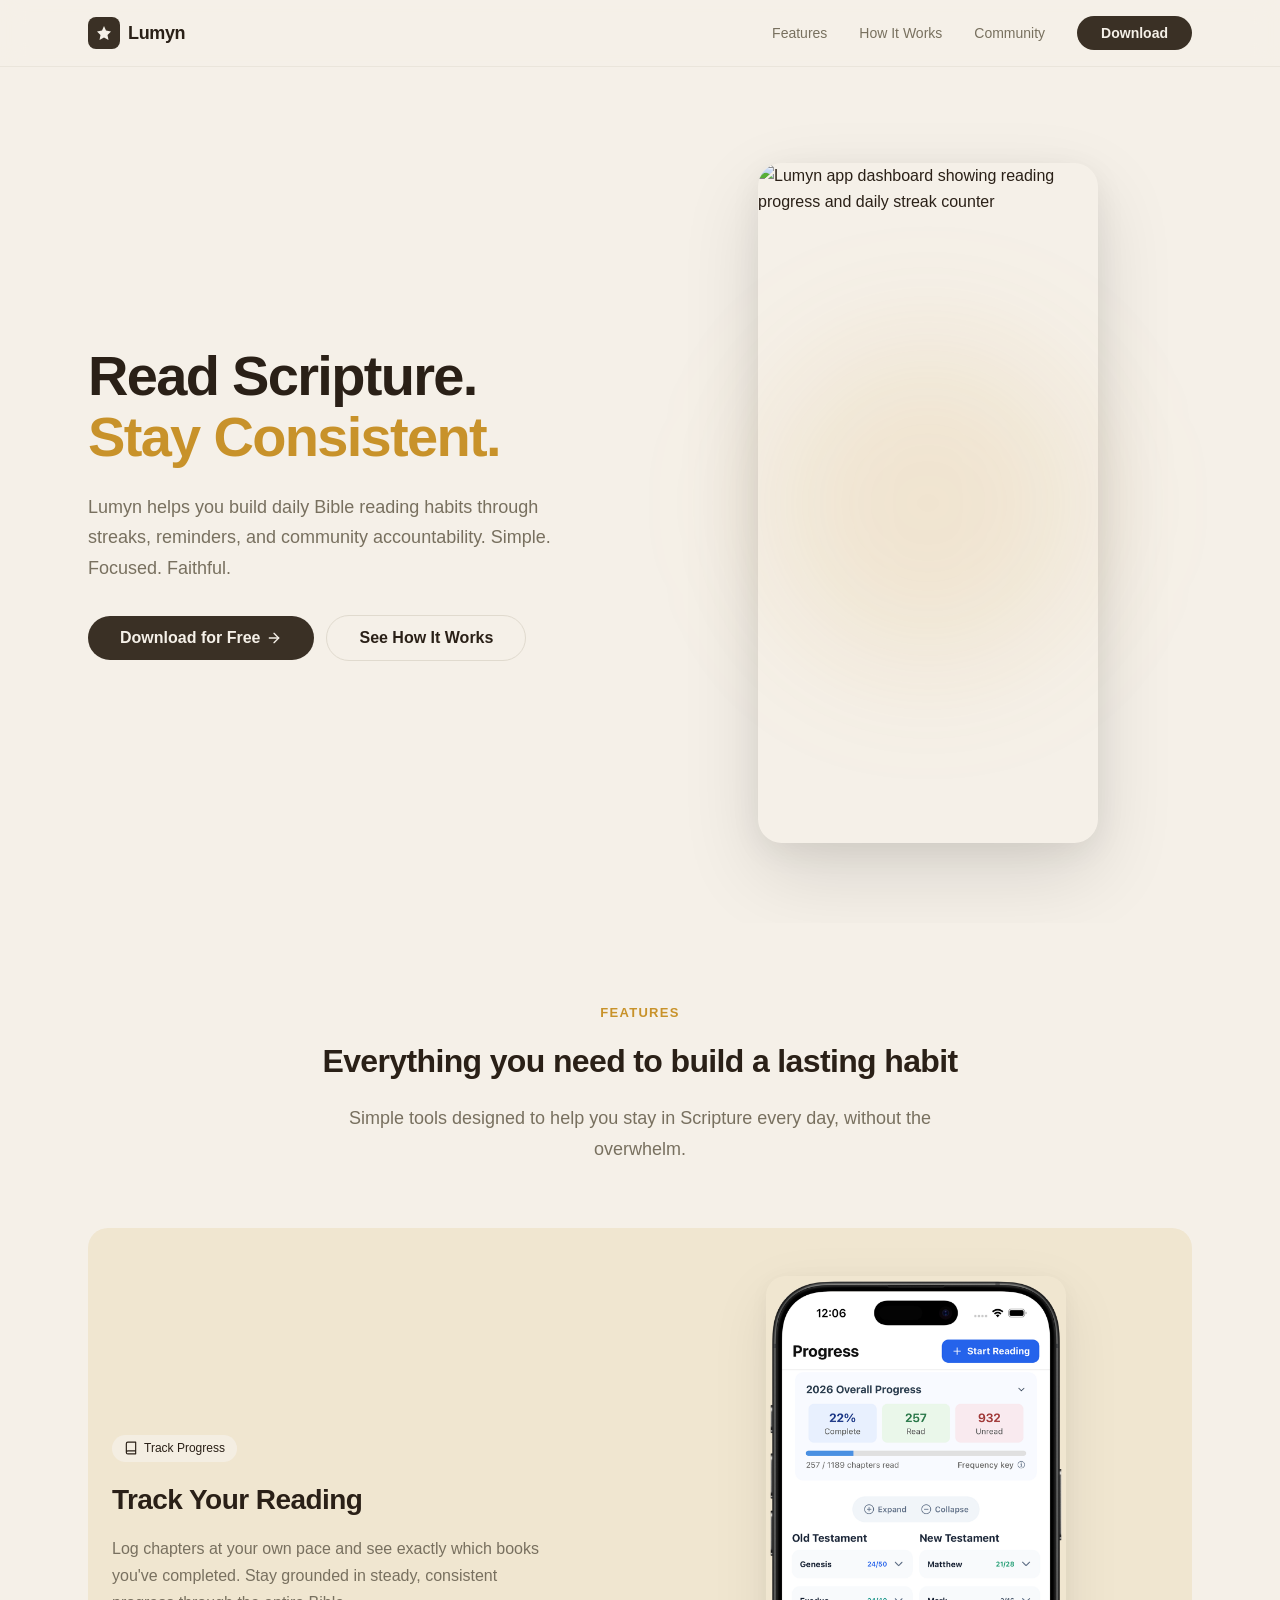
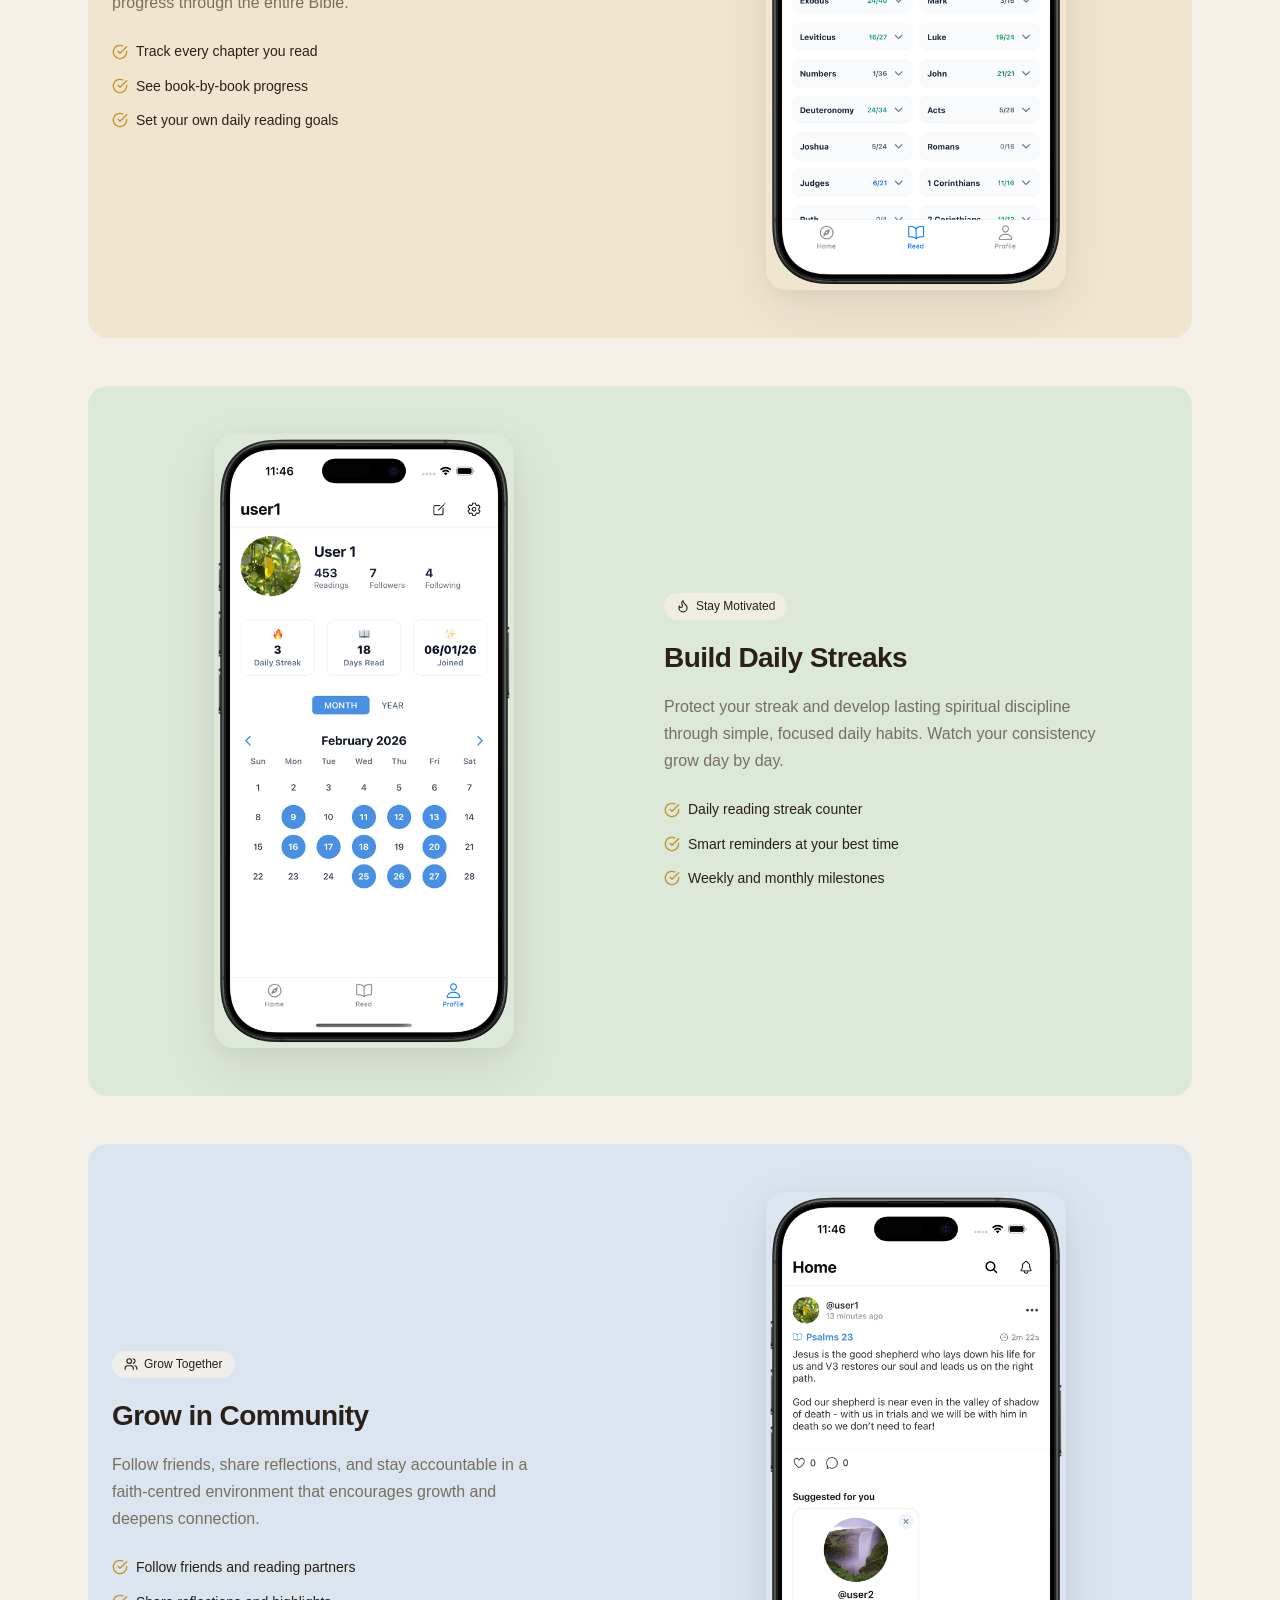
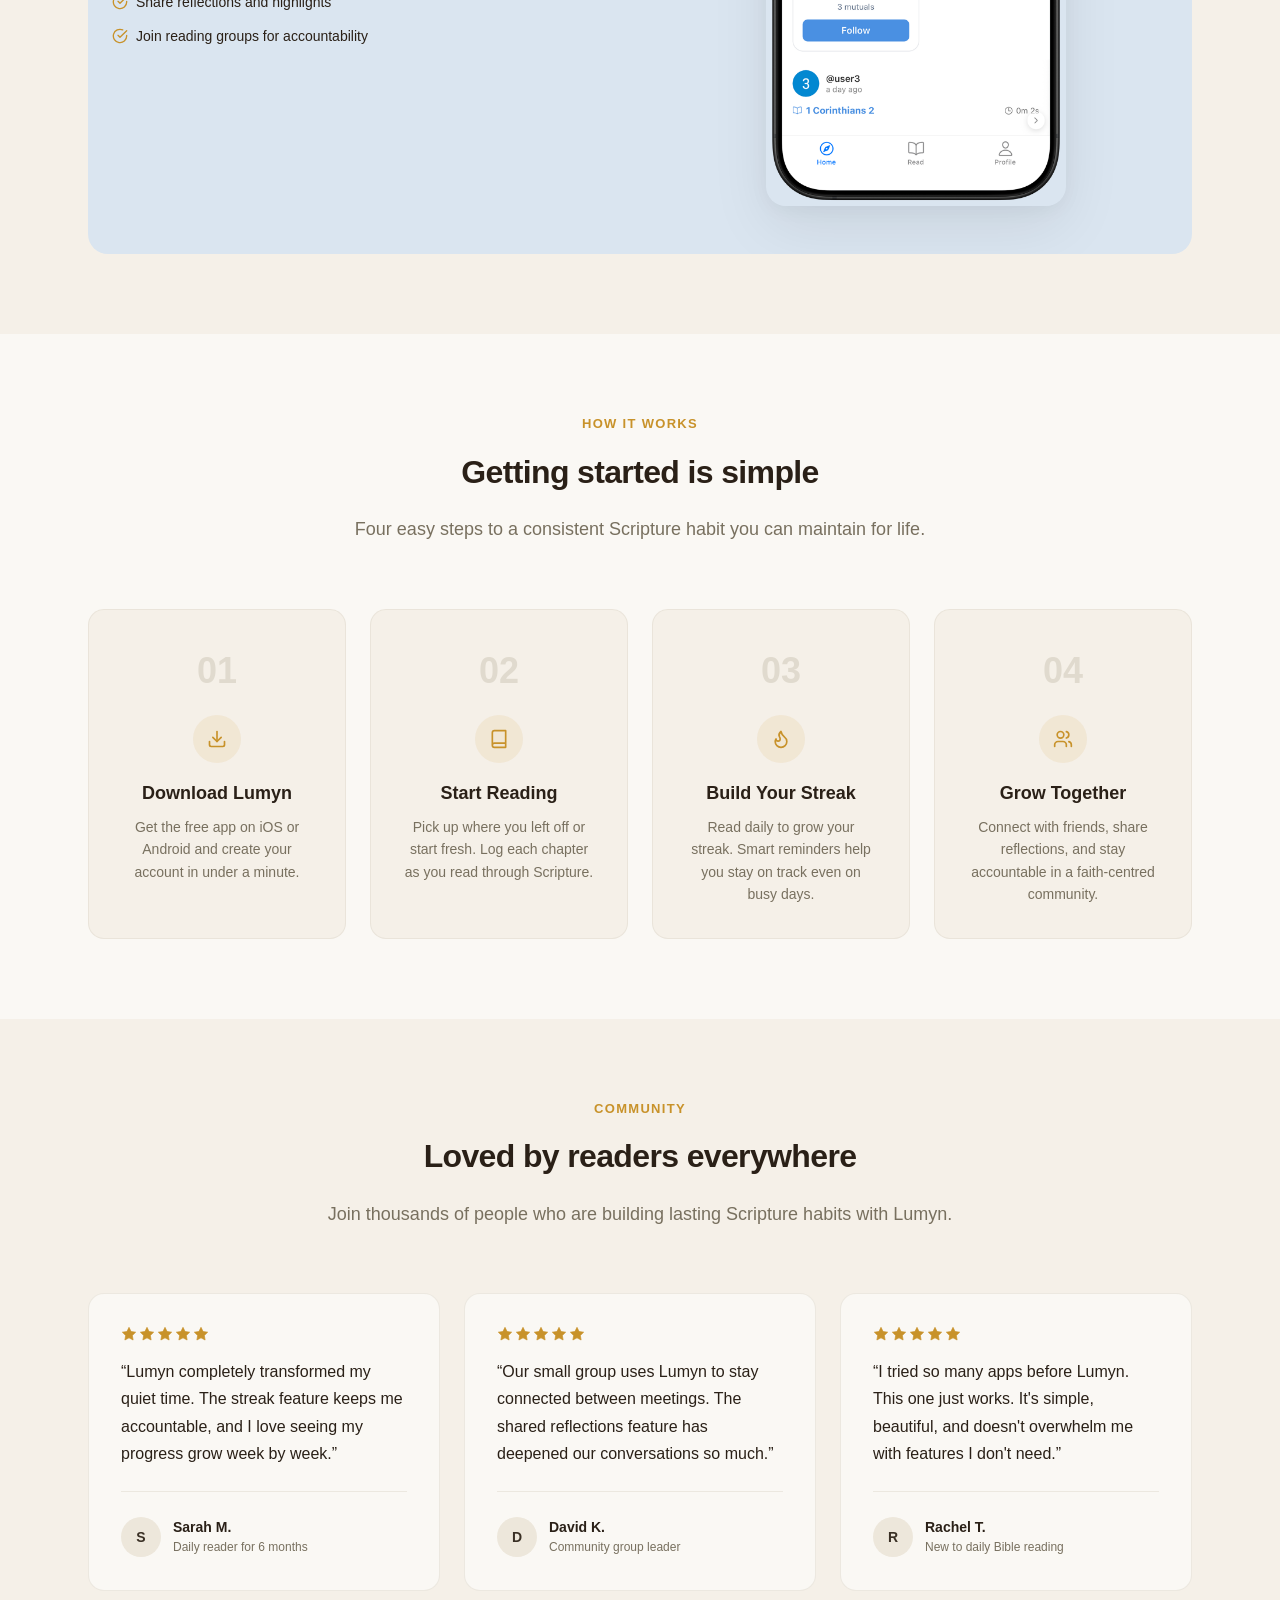
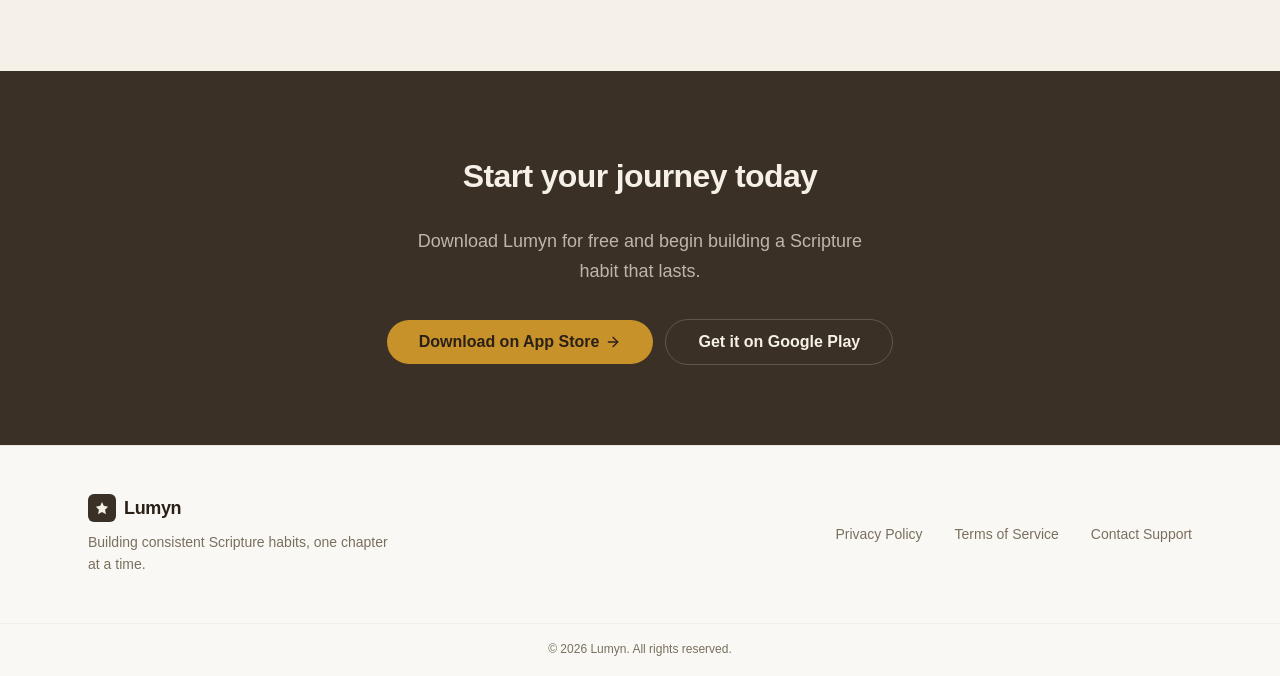
==== commit 7fef6031: "Added images" ====
--- a/index.html
+++ b/index.html
@@ -260,7 +260,7 @@
                 </div>
                 <div class="feature-image">
                   <img
-                    src="/images/feature-reading.jpg"
+                    src="/assets/trackProgress.png"
                     alt="Lumyn app reading tracker showing Bible book progress with completion bars"
                     width="300"
                     height="600"
@@ -329,7 +329,7 @@
                 </div>
                 <div class="feature-image">
                   <img
-                    src="/images/feature-streak.jpg"
+                    src="/assets/profilePage.png"
                     alt="Lumyn app streak screen showing a 42-day reading streak with weekly calendar view"
                     width="300"
                     height="600"
@@ -399,7 +399,7 @@
                 </div>
                 <div class="feature-image">
                   <img
-                    src="/images/feature-community.jpg"
+                    src="/assets/homePage.png"
                     alt="Lumyn app community feed showing shared reflections from other readers"
                     width="300"
                     height="600"
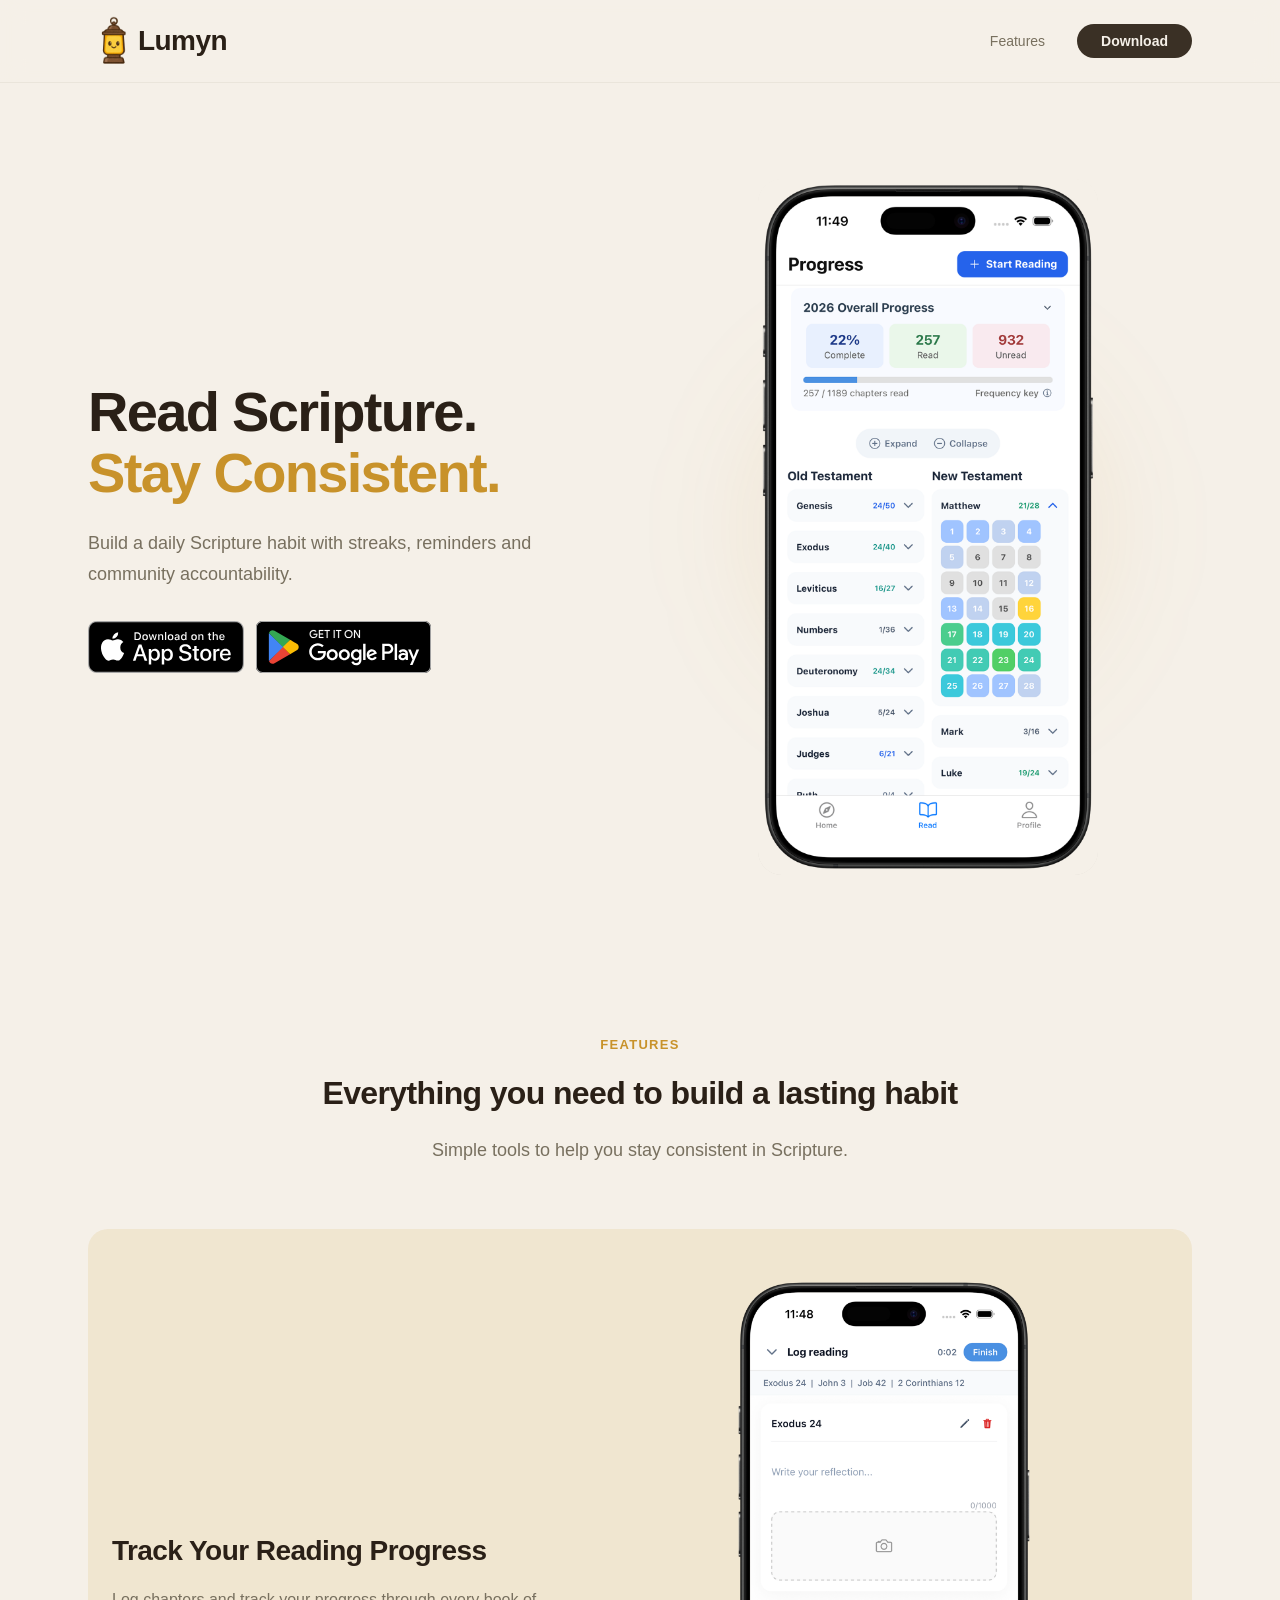
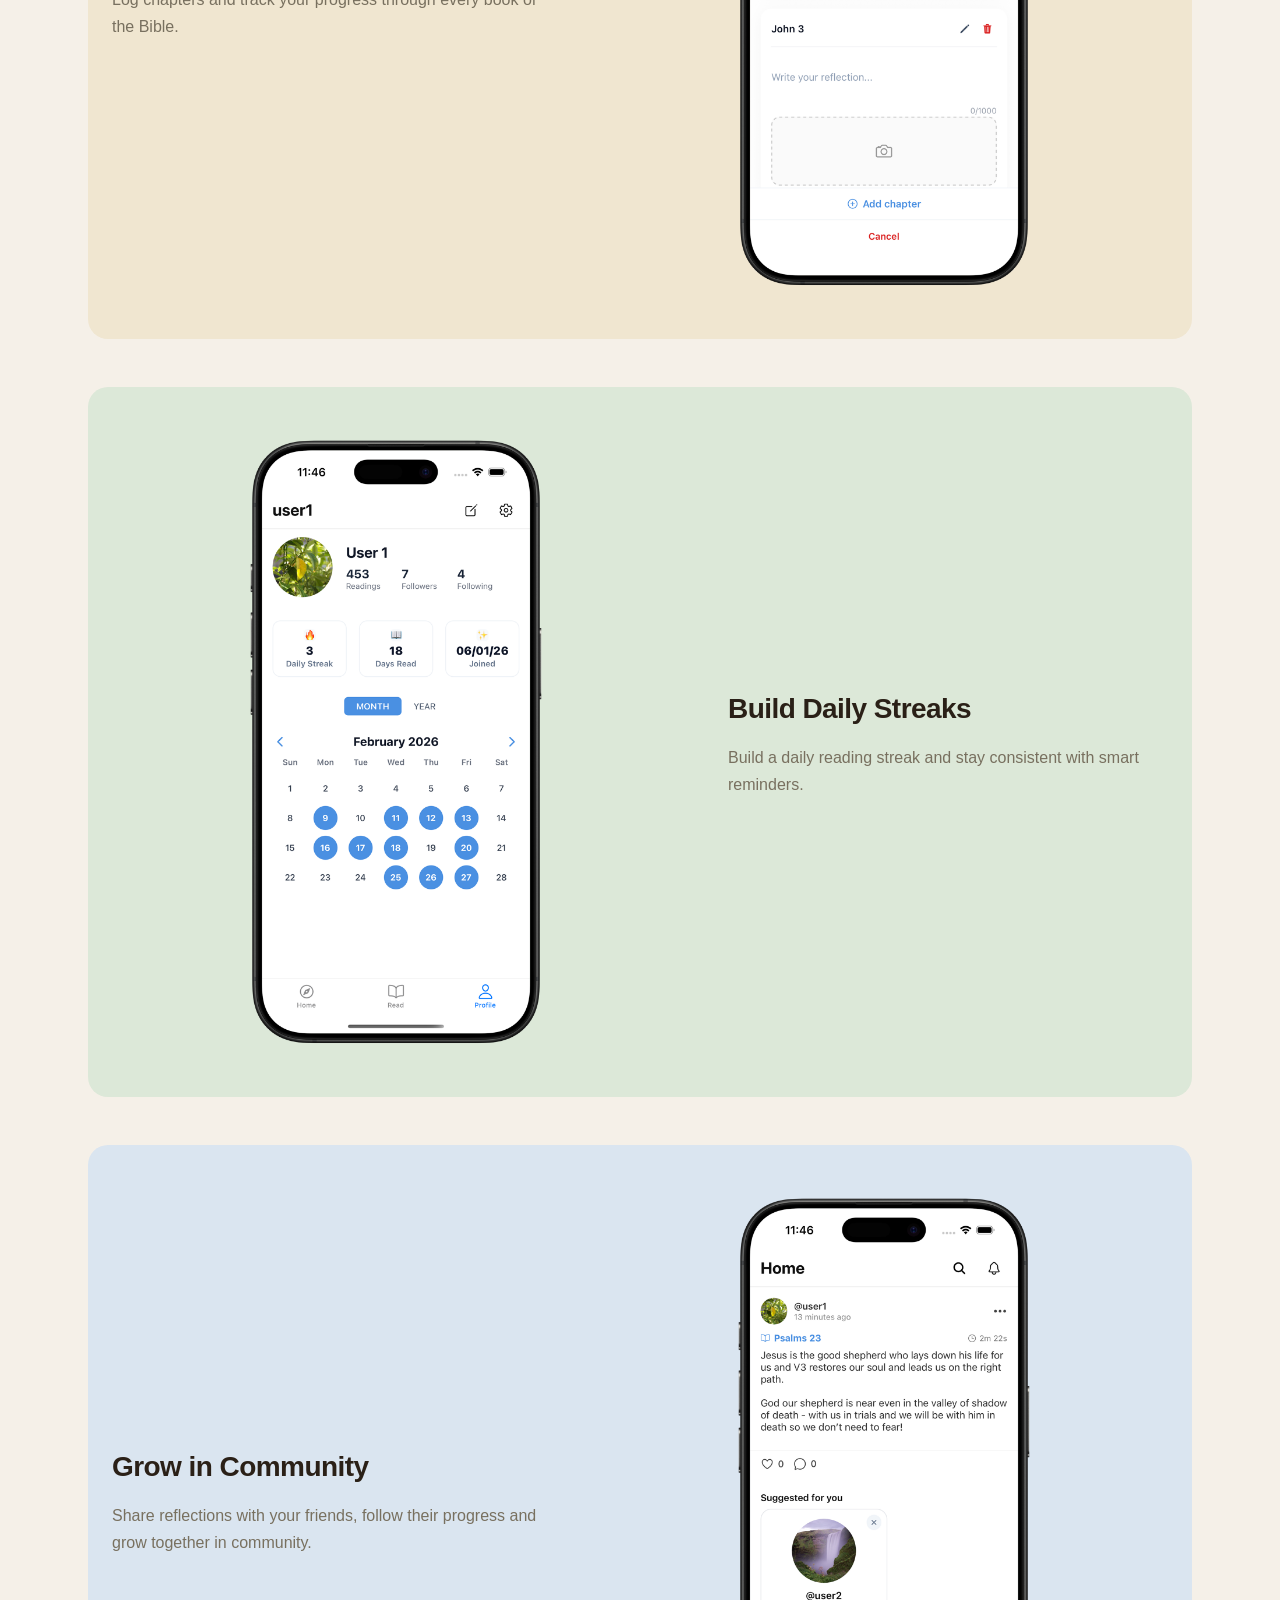
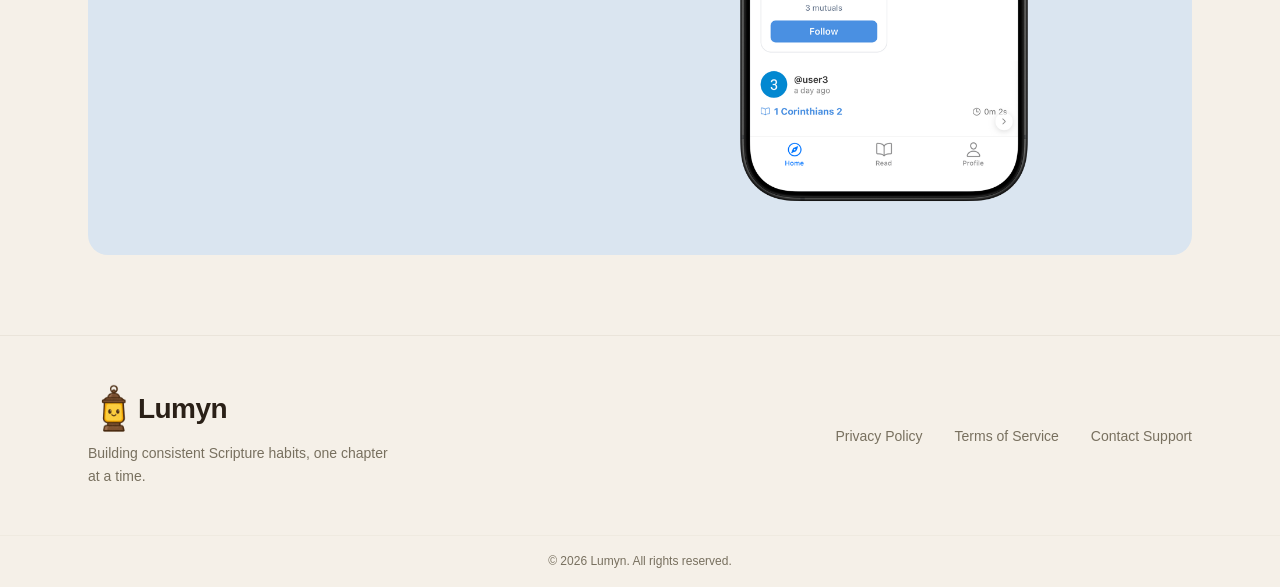
==== commit 19f8a36b: "app download badges. comment out features that dnot need for now" ====
--- a/index.html
+++ b/index.html
@@ -1,4 +1,4 @@
-<!DOCTYPE html>
+<!doctype html>
 <html lang="en">
   <head>
     <meta charset="UTF-8" />
@@ -21,21 +21,18 @@
         <nav class="navbar-inner" aria-label="Main navigation">
           <!-- Logo -->
           <a href="/" class="logo-link" aria-label="Lumyn home">
-            <div class="logo-icon" aria-hidden="true">
-              <svg viewBox="0 0 16 16">
-                <path
-                  d="M8 1L10 5.5L15 6.5L11.5 10L12.5 15L8 12.5L3.5 15L4.5 10L1 6.5L6 5.5L8 1Z"
-                />
-              </svg>
-            </div>
+            <img
+              src="/assets/lumyn-transparent 2.png"
+              alt="Lumyn logo"
+              class="logo-image"
+            />
             <span class="logo-text">Lumyn</span>
           </a>
 
           <!-- Desktop nav links -->
           <div class="nav-links-desktop">
             <a href="#features" class="nav-link">Features</a>
-            <a href="#how-it-works" class="nav-link">How It Works</a>
-            <a href="#testimonials" class="nav-link">Community</a>
+            <!-- <a href="#testimonials" class="nav-link">Community</a> -->
             <a href="#download" class="btn btn-primary nav-download-btn"
               >Download</a
             >
@@ -53,11 +50,7 @@
               <line x1="3" y1="12" x2="21" y2="12" />
               <line x1="3" y1="18" x2="21" y2="18" />
             </svg>
-            <svg
-              id="close-icon"
-              viewBox="0 0 24 24"
-              style="display: none"
-            >
+            <svg id="close-icon" viewBox="0 0 24 24" style="display: none">
               <line x1="18" y1="6" x2="6" y2="18" />
               <line x1="6" y1="6" x2="18" y2="18" />
             </svg>
@@ -69,7 +62,7 @@
           <div class="mobile-menu-links">
             <a href="#features">Features</a>
             <a href="#how-it-works">How It Works</a>
-            <a href="#testimonials">Community</a>
+            <!-- <a href="#testimonials">Community</a> -->
             <a href="#download" class="btn btn-primary">Download</a>
           </div>
         </div>
@@ -97,26 +90,35 @@
               </h1>
 
               <p class="hero-description">
-                Lumyn helps you build daily Bible reading habits through streaks,
-                reminders, and community accountability. Simple. Focused.
-                Faithful.
+                Build a daily Scripture habit with streaks, reminders and
+                community accountability.
               </p>
 
               <!-- CTAs -->
               <div class="hero-buttons" id="download">
                 <a
                   href="https://apps.apple.com/"
-                  class="btn btn-primary"
                   target="_blank"
                   rel="noopener noreferrer"
+                  class="store-button"
                 >
-                  Download for Free
-                  <svg class="arrow-icon" viewBox="0 0 24 24" aria-hidden="true">
-                    <line x1="5" y1="12" x2="19" y2="12" />
-                    <polyline points="12 5 19 12 12 19" />
-                  </svg>
+                  <img
+                    src="/assets/appStoreBadge.svg"
+                    alt="Download on the App Store"
+                  />
                 </a>
-                <a href="#features" class="btn btn-outline">See How It Works</a>
+
+                <a
+                  href="https://play.google.com/"
+                  target="_blank"
+                  rel="noopener noreferrer"
+                  class="store-button"
+                >
+                  <img
+                    src="/assets/googleStoreBadge.svg"
+                    alt="Get it on Google Play"
+                  />
+                </a>
               </div>
 
               <!-- Social proof -->
@@ -136,12 +138,16 @@
             <!-- Hero image -->
             <div class="hero-image-wrapper">
               <div class="hero-glow" aria-hidden="true"></div>
-              <img
-                src="/images/hero-app.jpg"
-                alt="Lumyn app dashboard showing reading progress and daily streak counter"
-                width="340"
-                height="680"
-              />
+
+              <div class="image-loader">
+                <img
+                  src="/assets/progressExpanded.png"
+                  alt="Lumyn app dashboard showing reading progress and daily streak counter"
+                  width="340"
+                  height="680"
+                  onload="this.parentElement.classList.add('loaded')"
+                />
+              </div>
             </div>
           </div>
         </div>
@@ -195,8 +201,7 @@
               Everything you need to build a lasting habit
             </h2>
             <p class="section-description">
-              Simple tools designed to help you stay in Scripture every day,
-              without the overwhelm.
+              Simple tools to help you stay consistent in Scripture.
             </p>
           </div>
 
@@ -206,65 +211,69 @@
             <div class="feature-row bg-warm">
               <div class="feature-row-inner">
                 <div class="feature-text">
-                  <div class="feature-badge">
+                  <!-- <div class="feature-badge">
                     <svg
                       class="feature-badge-icon"
                       viewBox="0 0 24 24"
                       aria-hidden="true"
                     >
-                      <path d="M4 19.5v-15A2.5 2.5 0 0 1 6.5 2H20v20H6.5a2.5 2.5 0 0 1 0-5H20" />
+                      <path
+                        d="M4 19.5v-15A2.5 2.5 0 0 1 6.5 2H20v20H6.5a2.5 2.5 0 0 1 0-5H20"
+                      />
                     </svg>
                     Track Progress
+                  </div> -->
+                  <h3 class="feature-title">Track Your Reading Progress</h3>
+                  <p class="feature-description">
+                    Log chapters and track your progress through every book of
+                    the Bible.
+                  </p>
+                  <!-- <ul class="feature-highlights" role="list">
+                    <li class="feature-highlight">
+                      <svg
+                        class="check-icon"
+                        viewBox="0 0 24 24"
+                        aria-hidden="true"
+                      >
+                        <path d="M22 11.08V12a10 10 0 1 1-5.93-9.14" />
+                        <polyline points="22 4 12 14.01 9 11.01" />
+                      </svg>
+                      Track every chapter you read
+                    </li>
+                    <li class="feature-highlight">
+                      <svg
+                        class="check-icon"
+                        viewBox="0 0 24 24"
+                        aria-hidden="true"
+                      >
+                        <path d="M22 11.08V12a10 10 0 1 1-5.93-9.14" />
+                        <polyline points="22 4 12 14.01 9 11.01" />
+                      </svg>
+                      See book-by-book progress
+                    </li>
+                    <li class="feature-highlight">
+                      <svg
+                        class="check-icon"
+                        viewBox="0 0 24 24"
+                        aria-hidden="true"
+                      >
+                        <path d="M22 11.08V12a10 10 0 1 1-5.93-9.14" />
+                        <polyline points="22 4 12 14.01 9 11.01" />
+                      </svg>
+                      Set your own daily reading goals
+                    </li>
+                  </ul> -->
+                </div>
+                <div class="feature-image">
+                  <div class="image-loader">
+                    <img
+                      src="/assets/logReading.png"
+                      alt="Lumyn app reading tracker showing Bible book progress with completion bars"
+                      width="300"
+                      height="600"
+                      onload="this.parentElement.classList.add('loaded')"
+                    />
                   </div>
-                  <h3 class="feature-title">Track Your Reading</h3>
-                  <p class="feature-description">
-                    Log chapters at your own pace and see exactly which books
-                    you've completed. Stay grounded in steady, consistent
-                    progress through the entire Bible.
-                  </p>
-                  <ul class="feature-highlights" role="list">
-                    <li class="feature-highlight">
-                      <svg
-                        class="check-icon"
-                        viewBox="0 0 24 24"
-                        aria-hidden="true"
-                      >
-                        <path d="M22 11.08V12a10 10 0 1 1-5.93-9.14" />
-                        <polyline points="22 4 12 14.01 9 11.01" />
-                      </svg>
-                      Track every chapter you read
-                    </li>
-                    <li class="feature-highlight">
-                      <svg
-                        class="check-icon"
-                        viewBox="0 0 24 24"
-                        aria-hidden="true"
-                      >
-                        <path d="M22 11.08V12a10 10 0 1 1-5.93-9.14" />
-                        <polyline points="22 4 12 14.01 9 11.01" />
-                      </svg>
-                      See book-by-book progress
-                    </li>
-                    <li class="feature-highlight">
-                      <svg
-                        class="check-icon"
-                        viewBox="0 0 24 24"
-                        aria-hidden="true"
-                      >
-                        <path d="M22 11.08V12a10 10 0 1 1-5.93-9.14" />
-                        <polyline points="22 4 12 14.01 9 11.01" />
-                      </svg>
-                      Set your own daily reading goals
-                    </li>
-                  </ul>
-                </div>
-                <div class="feature-image">
-                  <img
-                    src="/assets/trackProgress.png"
-                    alt="Lumyn app reading tracker showing Bible book progress with completion bars"
-                    width="300"
-                    height="600"
-                  />
                 </div>
               </div>
             </div>
@@ -273,7 +282,7 @@
             <div class="feature-row reverse bg-sage">
               <div class="feature-row-inner">
                 <div class="feature-text">
-                  <div class="feature-badge">
+                  <!-- <div class="feature-badge">
                     <svg
                       class="feature-badge-icon"
                       viewBox="0 0 24 24"
@@ -284,14 +293,13 @@
                       />
                     </svg>
                     Stay Motivated
-                  </div>
+                  </div> -->
                   <h3 class="feature-title">Build Daily Streaks</h3>
                   <p class="feature-description">
-                    Protect your streak and develop lasting spiritual discipline
-                    through simple, focused daily habits. Watch your consistency
-                    grow day by day.
+                    Build a daily reading streak and stay consistent with smart
+                    reminders.
                   </p>
-                  <ul class="feature-highlights" role="list">
+                  <!-- <ul class="feature-highlights" role="list">
                     <li class="feature-highlight">
                       <svg
                         class="check-icon"
@@ -325,15 +333,18 @@
                       </svg>
                       Weekly and monthly milestones
                     </li>
-                  </ul>
+                  </ul> -->
                 </div>
                 <div class="feature-image">
-                  <img
-                    src="/assets/profilePage.png"
-                    alt="Lumyn app streak screen showing a 42-day reading streak with weekly calendar view"
-                    width="300"
-                    height="600"
-                  />
+                  <div class="image-loader">
+                    <img
+                      src="/assets/profilePage.png"
+                      alt="Lumyn app streak screen showing a 42-day reading streak with weekly calendar view"
+                      width="300"
+                      height="600"
+                      onload="this.parentElement.classList.add('loaded')"
+                    />
+                  </div>
                 </div>
               </div>
             </div>
@@ -342,7 +353,7 @@
             <div class="feature-row bg-sky">
               <div class="feature-row-inner">
                 <div class="feature-text">
-                  <div class="feature-badge">
+                  <!-- <div class="feature-badge">
                     <svg
                       class="feature-badge-icon"
                       viewBox="0 0 24 24"
@@ -354,14 +365,13 @@
                       <path d="M16 3.13a4 4 0 0 1 0 7.75" />
                     </svg>
                     Grow Together
-                  </div>
+                  </div> -->
                   <h3 class="feature-title">Grow in Community</h3>
                   <p class="feature-description">
-                    Follow friends, share reflections, and stay accountable in a
-                    faith-centred environment that encourages growth and deepens
-                    connection.
+                    Share reflections with your friends, follow their progress
+                    and grow together in community.
                   </p>
-                  <ul class="feature-highlights" role="list">
+                  <!-- <ul class="feature-highlights" role="list">
                     <li class="feature-highlight">
                       <svg
                         class="check-icon"
@@ -395,104 +405,20 @@
                       </svg>
                       Join reading groups for accountability
                     </li>
-                  </ul>
+                  </ul> -->
                 </div>
                 <div class="feature-image">
-                  <img
-                    src="/assets/homePage.png"
-                    alt="Lumyn app community feed showing shared reflections from other readers"
-                    width="300"
-                    height="600"
-                  />
-                </div>
-              </div>
-            </div>
-          </div>
-        </div>
-      </section>
-
-      <!-- ========================================
-           HOW IT WORKS
-           ======================================== -->
-      <section class="how-it-works" id="how-it-works">
-        <div class="container">
-          <!-- Header -->
-          <div class="section-header">
-            <p class="section-label">How It Works</p>
-            <h2 class="section-title">Getting started is simple</h2>
-            <p class="section-description">
-              Four easy steps to a consistent Scripture habit you can maintain
-              for life.
-            </p>
-          </div>
-
-          <!-- Steps grid -->
-          <div class="steps-grid">
-            <!-- Step 1 -->
-            <div class="step-card">
-              <span class="step-number" aria-hidden="true">01</span>
-              <div class="step-icon-circle">
-                <svg class="step-icon" viewBox="0 0 24 24" aria-hidden="true">
-                  <path d="M21 15v4a2 2 0 0 1-2 2H5a2 2 0 0 1-2-2v-4" />
-                  <polyline points="7 10 12 15 17 10" />
-                  <line x1="12" y1="15" x2="12" y2="3" />
-                </svg>
-              </div>
-              <h3 class="step-title">Download Lumyn</h3>
-              <p class="step-description">
-                Get the free app on iOS or Android and create your account in
-                under a minute.
-              </p>
-            </div>
-
-            <!-- Step 2 -->
-            <div class="step-card">
-              <span class="step-number" aria-hidden="true">02</span>
-              <div class="step-icon-circle">
-                <svg class="step-icon" viewBox="0 0 24 24" aria-hidden="true">
-                  <path d="M4 19.5v-15A2.5 2.5 0 0 1 6.5 2H20v20H6.5a2.5 2.5 0 0 1 0-5H20" />
-                </svg>
-              </div>
-              <h3 class="step-title">Start Reading</h3>
-              <p class="step-description">
-                Pick up where you left off or start fresh. Log each chapter as
-                you read through Scripture.
-              </p>
-            </div>
-
-            <!-- Step 3 -->
-            <div class="step-card">
-              <span class="step-number" aria-hidden="true">03</span>
-              <div class="step-icon-circle">
-                <svg class="step-icon" viewBox="0 0 24 24" aria-hidden="true">
-                  <path
-                    d="M8.5 14.5A2.5 2.5 0 0 0 11 12c0-1.38-.5-2-1-3-1.072-2.143-.224-4.054 2-6 .5 2.5 2 4.9 4 6.5 2 1.6 3 3.5 3 5.5a7 7 0 1 1-14 0c0-1.153.433-2.294 1-3a2.5 2.5 0 0 0 2.5 2.5z"
-                  />
-                </svg>
-              </div>
-              <h3 class="step-title">Build Your Streak</h3>
-              <p class="step-description">
-                Read daily to grow your streak. Smart reminders help you stay on
-                track even on busy days.
-              </p>
-            </div>
-
-            <!-- Step 4 -->
-            <div class="step-card">
-              <span class="step-number" aria-hidden="true">04</span>
-              <div class="step-icon-circle">
-                <svg class="step-icon" viewBox="0 0 24 24" aria-hidden="true">
-                  <path d="M16 21v-2a4 4 0 0 0-4-4H6a4 4 0 0 0-4 4v2" />
-                  <circle cx="9" cy="7" r="4" />
-                  <path d="M22 21v-2a4 4 0 0 0-3-3.87" />
-                  <path d="M16 3.13a4 4 0 0 1 0 7.75" />
-                </svg>
-              </div>
-              <h3 class="step-title">Grow Together</h3>
-              <p class="step-description">
-                Connect with friends, share reflections, and stay accountable in
-                a faith-centred community.
-              </p>
+                  <div class="image-loader">
+                    <img
+                      src="/assets/homePage.png"
+                      alt="Lumyn app community feed showing shared reflections from other readers"
+                      width="300"
+                      height="600"
+                      onload="this.parentElement.classList.add('loaded')"
+                    />
+                  </div>
+                </div>
+              </div>
             </div>
           </div>
         </div>
@@ -501,9 +427,8 @@
       <!-- ========================================
            TESTIMONIALS
            ======================================== -->
-      <section class="testimonials-section" id="testimonials">
+      <!-- <section class="testimonials-section" id="testimonials">
         <div class="container">
-          <!-- Header -->
           <div class="section-header">
             <p class="section-label">Community</p>
             <h2 class="section-title">Loved by readers everywhere</h2>
@@ -513,14 +438,9 @@
             </p>
           </div>
 
-          <!-- Testimonial cards -->
           <div class="testimonials-grid">
-            <!-- Testimonial 1 -->
             <figure class="testimonial-card">
-              <div
-                class="testimonial-stars"
-                aria-label="5 out of 5 stars"
-              >
+              <div class="testimonial-stars" aria-label="5 out of 5 stars">
                 <svg class="star-icon" viewBox="0 0 24 24" aria-hidden="true">
                   <polygon
                     points="12 2 15.09 8.26 22 9.27 17 14.14 18.18 21.02 12 17.77 5.82 21.02 7 14.14 2 9.27 8.91 8.26 12 2"
@@ -561,12 +481,8 @@
               </figcaption>
             </figure>
 
-            <!-- Testimonial 2 -->
             <figure class="testimonial-card">
-              <div
-                class="testimonial-stars"
-                aria-label="5 out of 5 stars"
-              >
+              <div class="testimonial-stars" aria-label="5 out of 5 stars">
                 <svg class="star-icon" viewBox="0 0 24 24" aria-hidden="true">
                   <polygon
                     points="12 2 15.09 8.26 22 9.27 17 14.14 18.18 21.02 12 17.77 5.82 21.02 7 14.14 2 9.27 8.91 8.26 12 2"
@@ -607,12 +523,8 @@
               </figcaption>
             </figure>
 
-            <!-- Testimonial 3 -->
             <figure class="testimonial-card">
-              <div
-                class="testimonial-stars"
-                aria-label="5 out of 5 stars"
-              >
+              <div class="testimonial-stars" aria-label="5 out of 5 stars">
                 <svg class="star-icon" viewBox="0 0 24 24" aria-hidden="true">
                   <polygon
                     points="12 2 15.09 8.26 22 9.27 17 14.14 18.18 21.02 12 17.77 5.82 21.02 7 14.14 2 9.27 8.91 8.26 12 2"
@@ -654,42 +566,7 @@
             </figure>
           </div>
         </div>
-      </section>
-
-      <!-- ========================================
-           CTA BANNER
-           ======================================== -->
-      <section class="cta-banner">
-        <div class="cta-inner">
-          <h2>Start your journey today</h2>
-          <p>
-            Download Lumyn for free and begin building a Scripture habit that
-            lasts.
-          </p>
-          <div class="cta-buttons">
-            <a
-              href="https://apps.apple.com/"
-              class="btn btn-accent"
-              target="_blank"
-              rel="noopener noreferrer"
-            >
-              Download on App Store
-              <svg class="arrow-icon" viewBox="0 0 24 24" aria-hidden="true">
-                <line x1="5" y1="12" x2="19" y2="12" />
-                <polyline points="12 5 19 12 12 19" />
-              </svg>
-            </a>
-            <a
-              href="https://play.google.com/"
-              class="btn btn-ghost-light"
-              target="_blank"
-              rel="noopener noreferrer"
-            >
-              Get it on Google Play
-            </a>
-          </div>
-        </div>
-      </section>
+      </section> -->
     </main>
 
     <!-- ========================================
@@ -701,13 +578,11 @@
           <!-- Brand -->
           <div class="footer-brand">
             <a href="/" class="logo-link" aria-label="Lumyn home">
-              <div class="logo-icon" aria-hidden="true">
-                <svg viewBox="0 0 16 16">
-                  <path
-                    d="M8 1L10 5.5L15 6.5L11.5 10L12.5 15L8 12.5L3.5 15L4.5 10L1 6.5L6 5.5L8 1Z"
-                  />
-                </svg>
-              </div>
+              <img
+                src="/assets/lumyn-transparent 2.png"
+                alt="Lumyn logo"
+                class="logo-image"
+              />
               <span class="logo-text">Lumyn</span>
             </a>
             <p class="footer-tagline">
--- a/styles.css
+++ b/styles.css
@@ -170,7 +170,7 @@
 .logo-link {
   display: flex;
   align-items: center;
-  gap: 8px;
+  gap: 0px;
 }
 
 .logo-icon {
@@ -182,7 +182,11 @@
   border-radius: 8px;
   background-color: var(--primary);
 }
-
+.logo-image {
+  height: 50px;
+  width: auto;
+  display: block;
+}
 .logo-icon svg {
   width: 16px;
   height: 16px;
@@ -190,7 +194,7 @@
 }
 
 .logo-text {
-  font-size: 18px;
+  font-size: 28px;
   font-weight: 600;
   letter-spacing: -0.02em;
   color: var(--foreground);
@@ -345,6 +349,11 @@
   gap: 12px;
   margin-top: 32px;
   flex-wrap: wrap;
+}
+
+.store-button img {
+  height: 52px;
+  width: auto;
 }
 
 /* Social proof mini */
@@ -569,6 +578,8 @@
   padding: 48px 24px;
   max-width: 1152px;
   margin: 0 auto;
+    justify-content: center;
+
 }
 
 .feature-row.reverse .feature-row-inner {
@@ -588,9 +599,10 @@
 }
 
 .feature-text {
-  flex: 1;
+  flex: 0 1 440px;
   display: flex;
   flex-direction: column;
+  justify-content: center;
 }
 
 .feature-badge {
@@ -629,7 +641,6 @@
   font-size: 16px;
   line-height: 1.7;
   color: var(--muted-foreground);
-  max-width: 440px;
 }
 
 .feature-highlights {
@@ -929,7 +940,7 @@
 /* --- Footer --- */
 .site-footer {
   border-top: 1px solid rgba(224, 218, 206, 0.5);
-  background-color: var(--card);
+  background-color: var(--primary-foreground);
 }
 
 .footer-inner {
@@ -998,3 +1009,50 @@
     align-items: flex-start;
   }
 }
+
+
+/* Image loader */
+.image-loader {
+  position: relative;
+  border-radius: 24px;
+  overflow: hidden;
+}
+
+/* shimmer overlay */
+.image-loader::before {
+  content: "";
+  position: absolute;
+  inset: 0;
+
+  background: linear-gradient(
+    110deg,
+    transparent 20%,
+    rgba(255,255,255,0.35) 50%,
+    transparent 80%
+  );
+
+  animation: shimmer 1.6s infinite;
+}
+
+/* hide shimmer when loaded */
+.image-loader.loaded::before {
+  display: none;
+}
+
+.image-loader img {
+  opacity: 0;
+  transition: opacity 0.4s ease;
+}
+
+.image-loader.loaded img {
+  opacity: 1;
+}
+
+@keyframes shimmer {
+  from {
+    transform: translateX(-100%);
+  }
+  to {
+    transform: translateX(100%);
+  }
+}
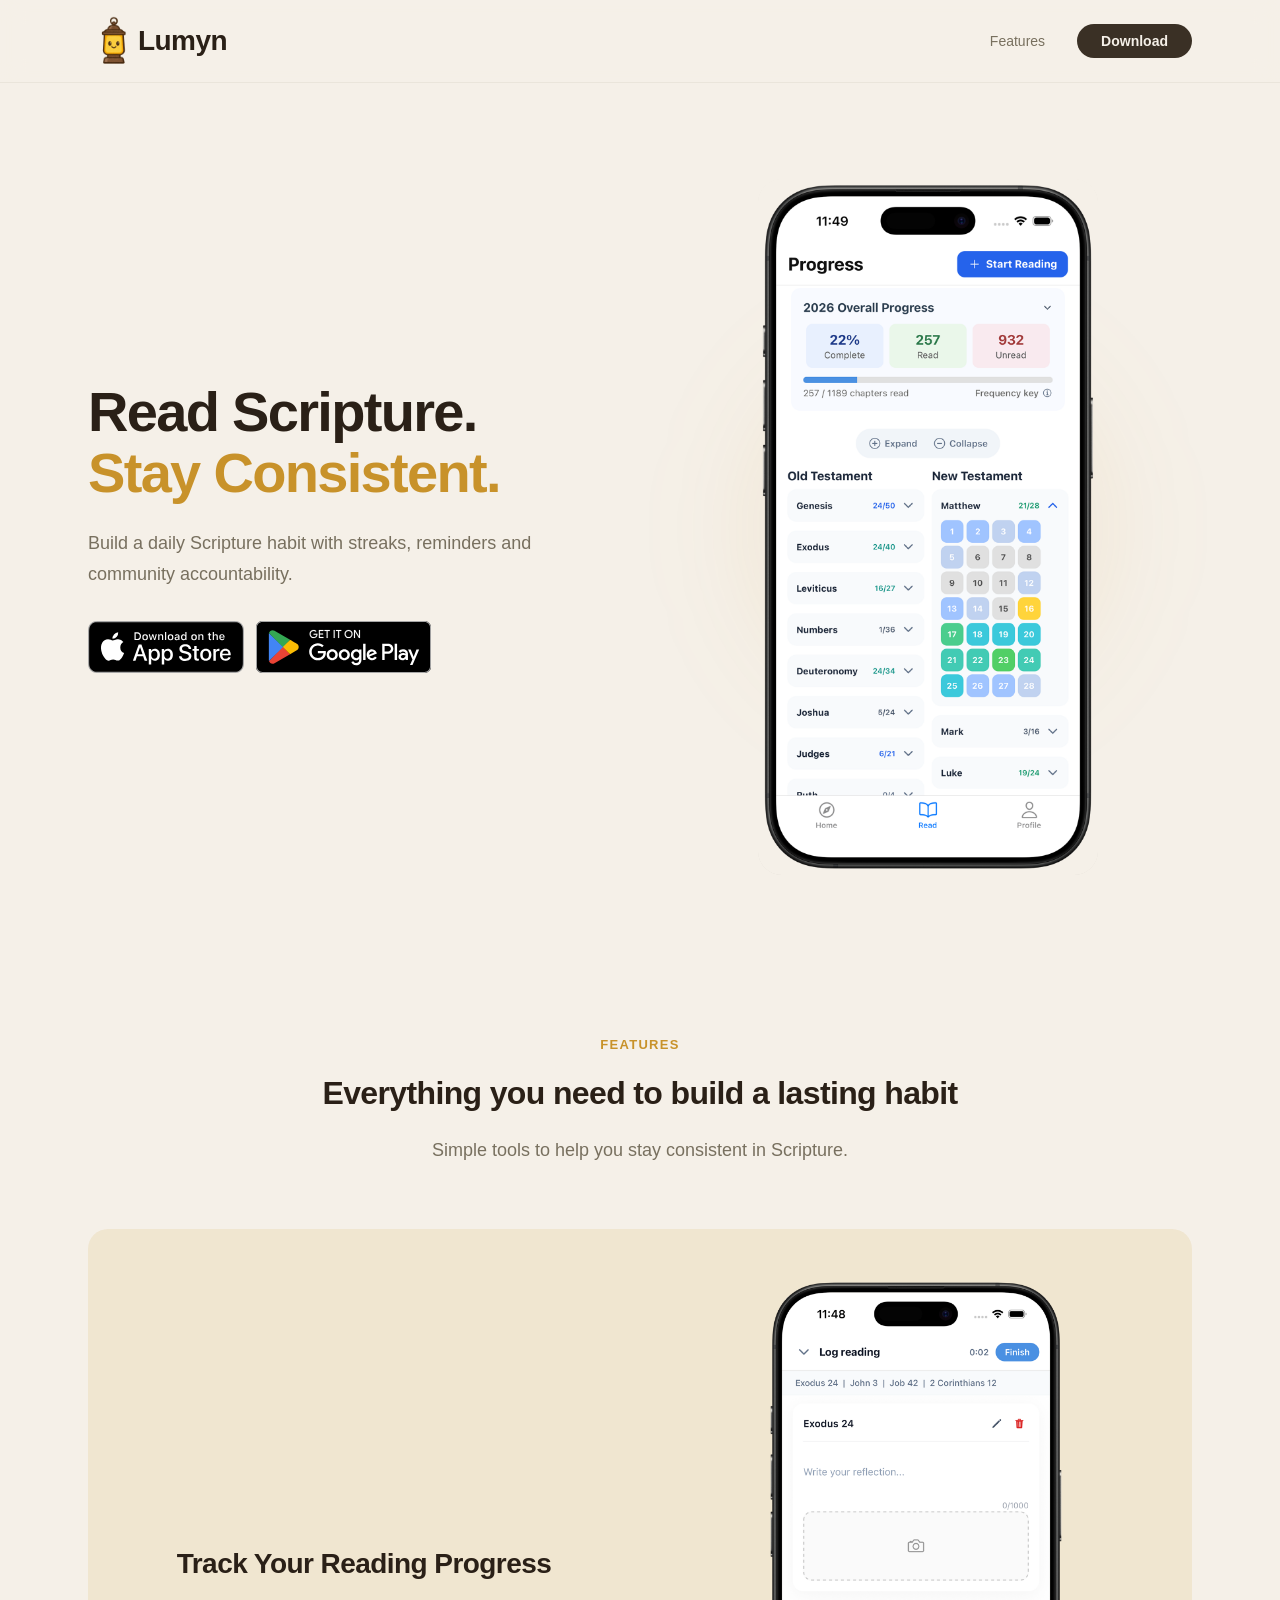
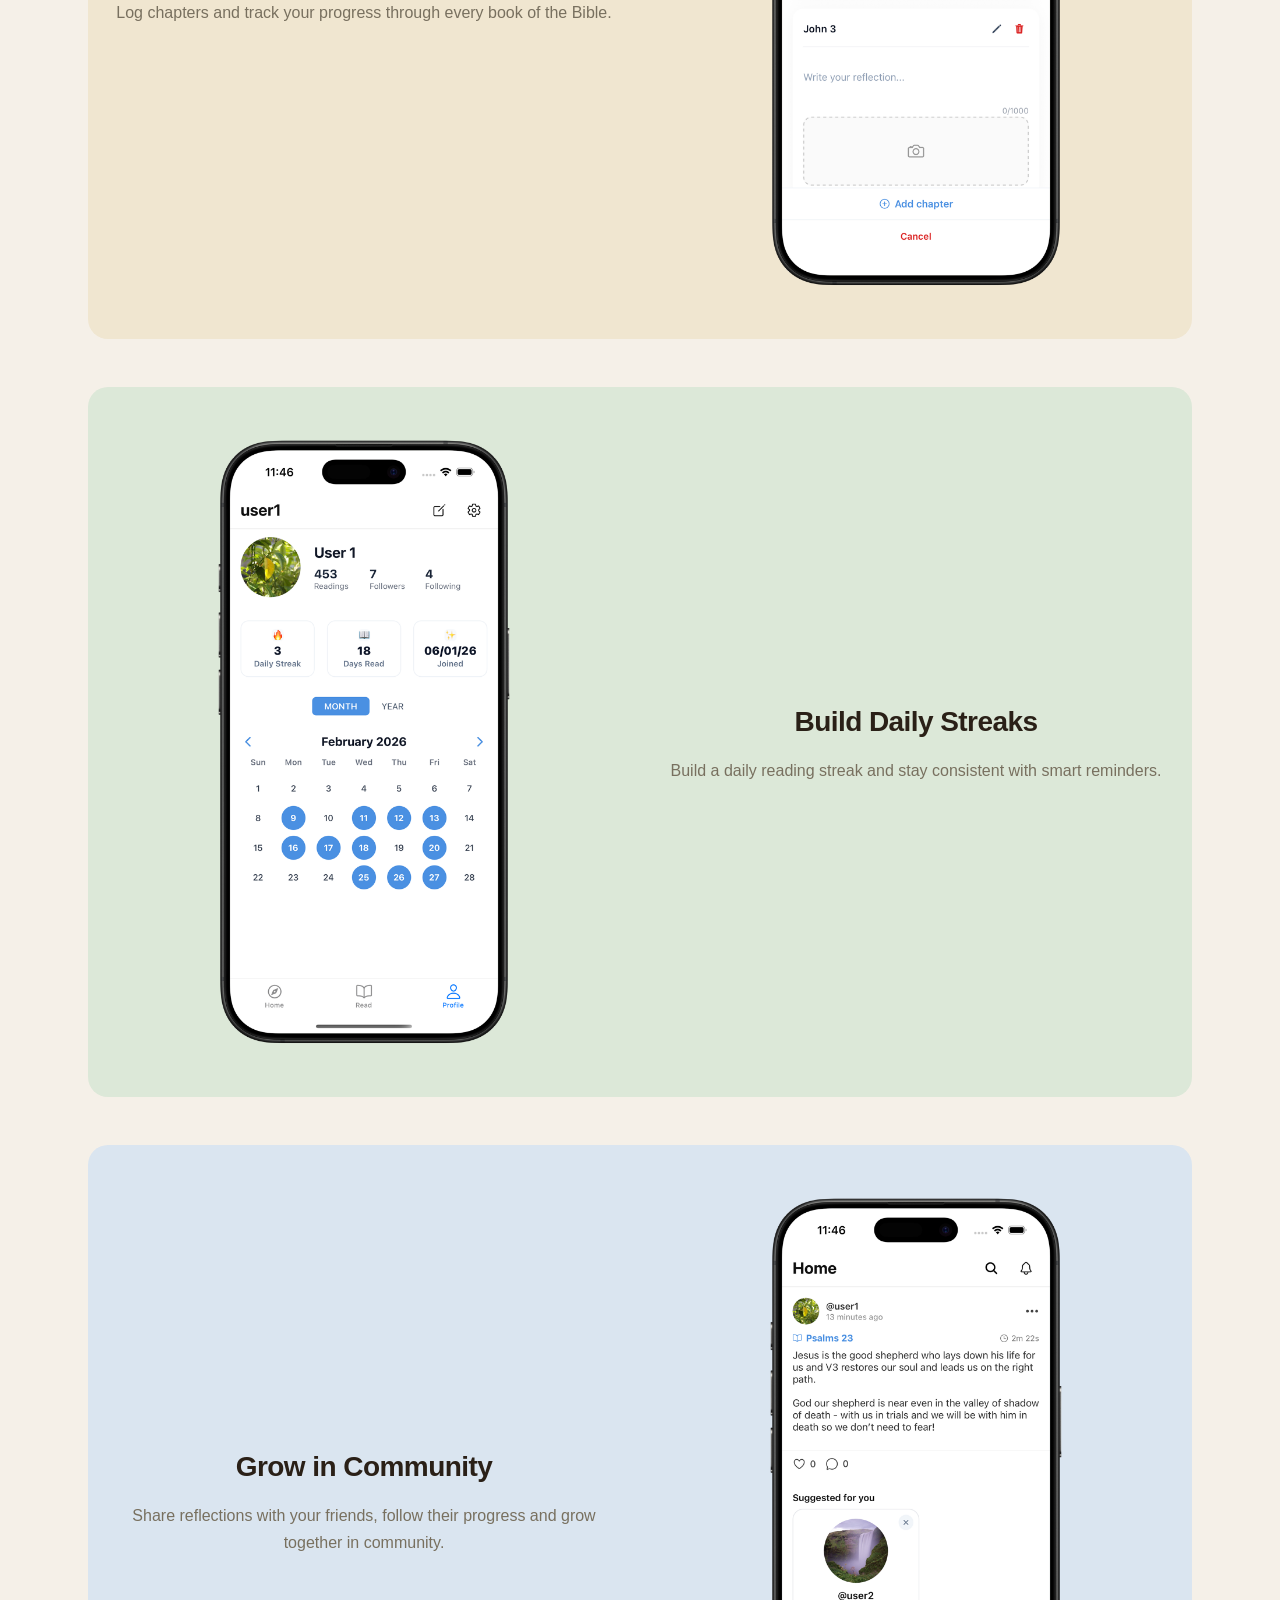
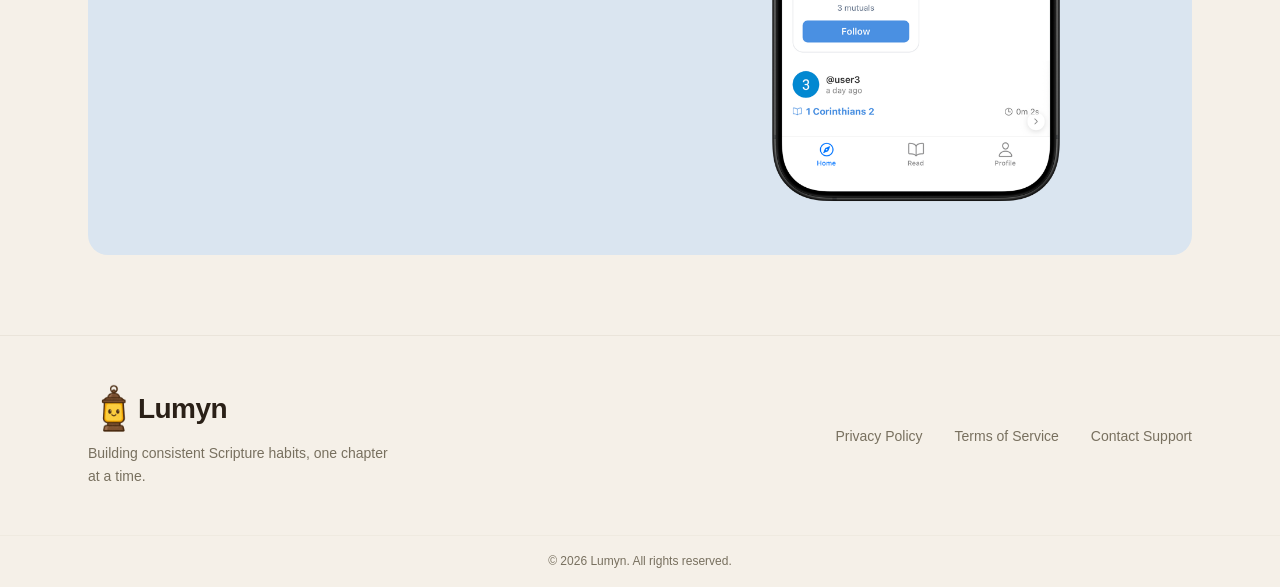
==== commit fad5a313: "make download nav take to the buttons" ====
--- a/index.html
+++ b/index.html
@@ -33,7 +33,7 @@
           <div class="nav-links-desktop">
             <a href="#features" class="nav-link">Features</a>
             <!-- <a href="#testimonials" class="nav-link">Community</a> -->
-            <a href="#download" class="btn btn-primary nav-download-btn"
+            <a href="#download-buttons" class="btn btn-primary nav-download-btn"
               >Download</a
             >
           </div>
@@ -95,7 +95,7 @@
               </p>
 
               <!-- CTAs -->
-              <div class="hero-buttons" id="download">
+              <div class="hero-buttons" id="download-buttons">
                 <a
                   href="https://apps.apple.com/"
                   target="_blank"
--- a/styles.css
+++ b/styles.css
@@ -159,7 +159,9 @@
   -webkit-backdrop-filter: blur(12px);
   border-bottom: 1px solid rgba(224, 218, 206, 0.5);
 }
-
+#download-buttons {
+  scroll-margin-top: 120px;
+}
 .navbar-inner {
   display: flex;
   align-items: center;
@@ -599,10 +601,12 @@
 }
 
 .feature-text {
-  flex: 0 1 440px;
+  flex: 1;
   display: flex;
   flex-direction: column;
   justify-content: center;
+  align-items: center;
+  text-align: center;
 }
 
 .feature-badge {
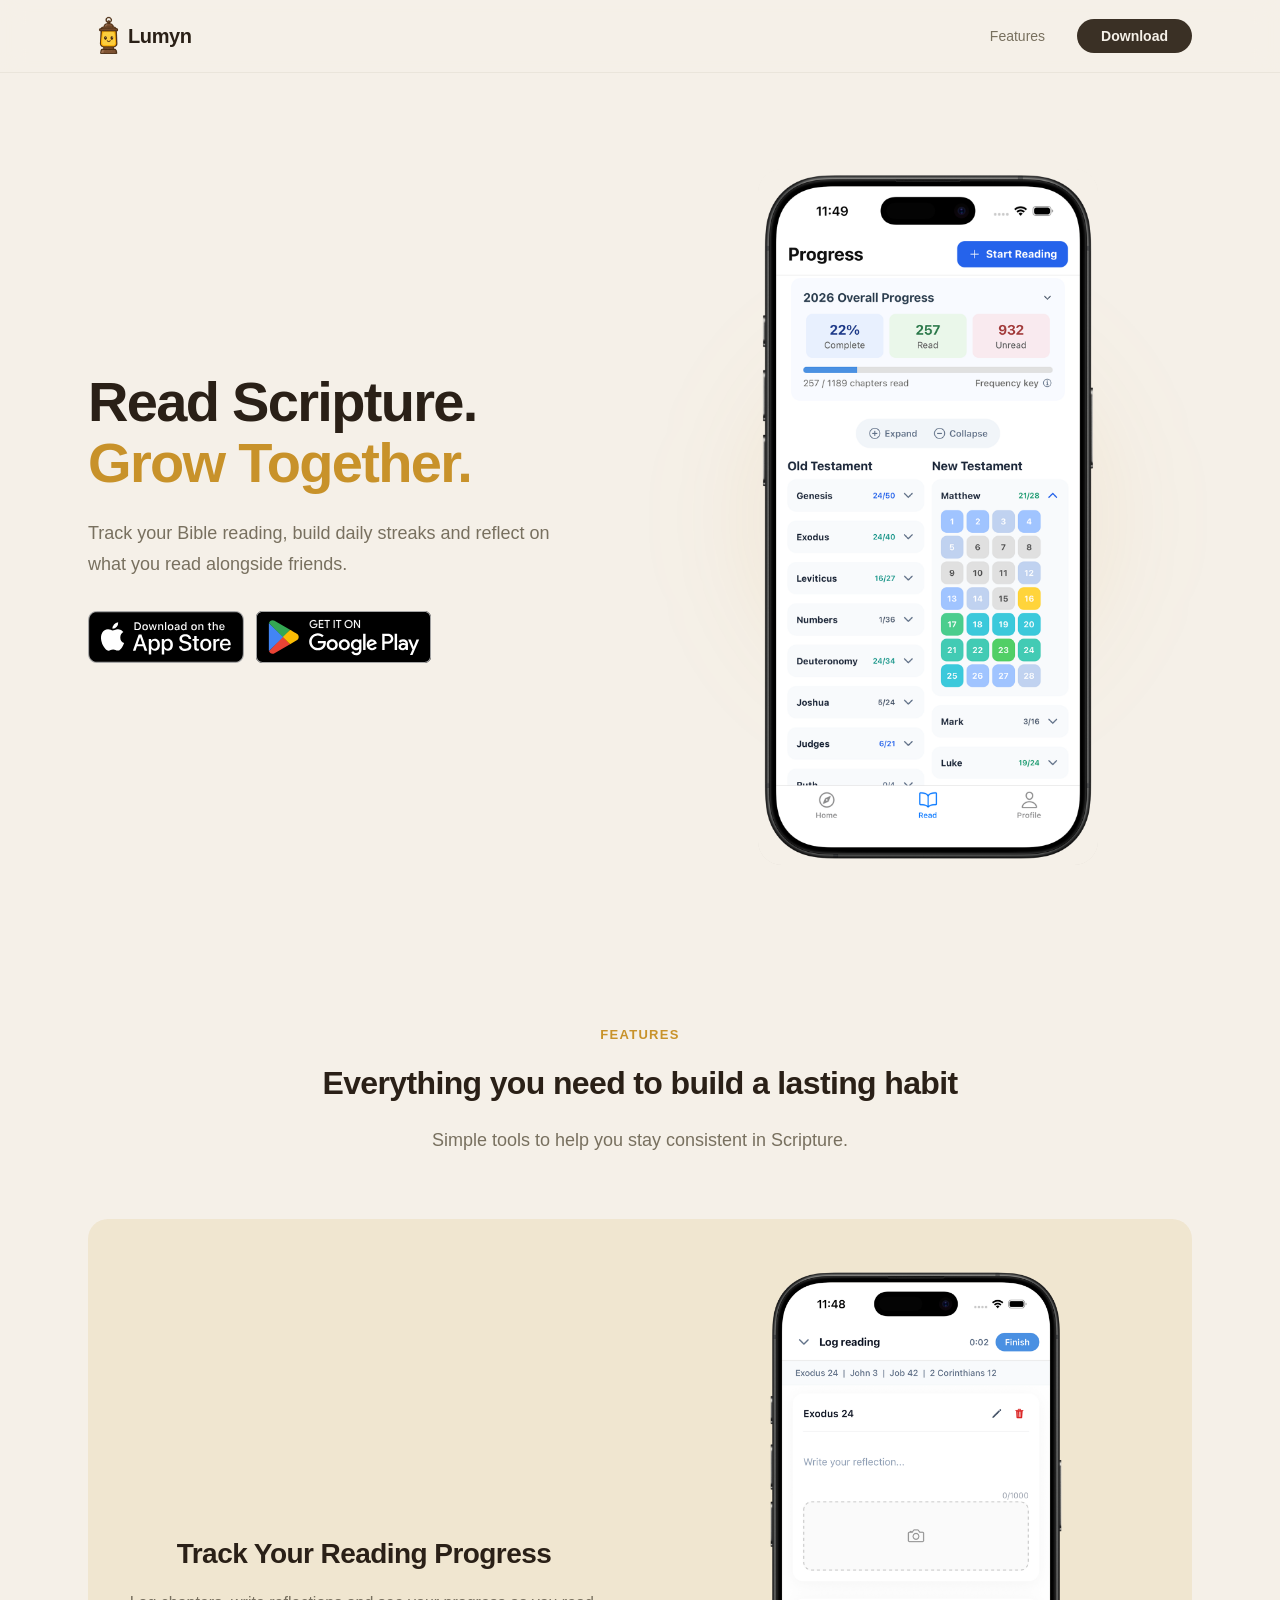
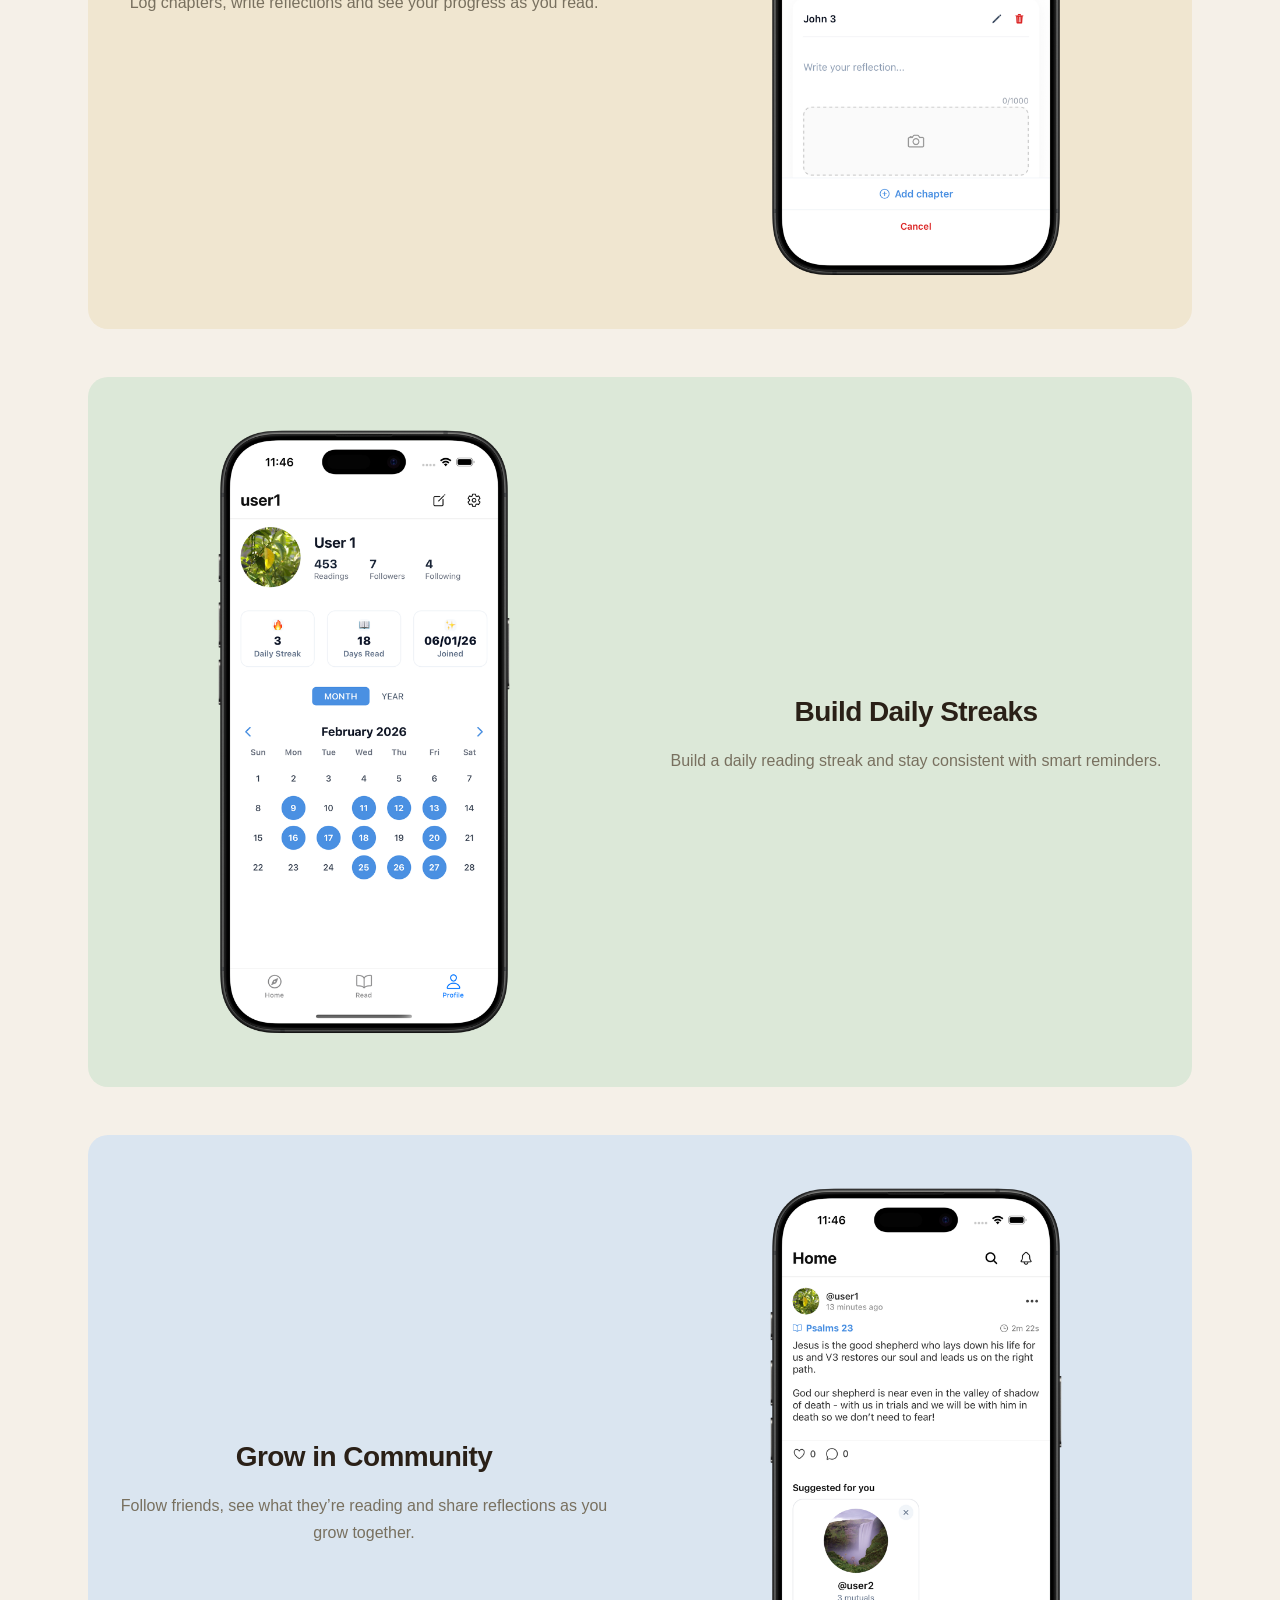
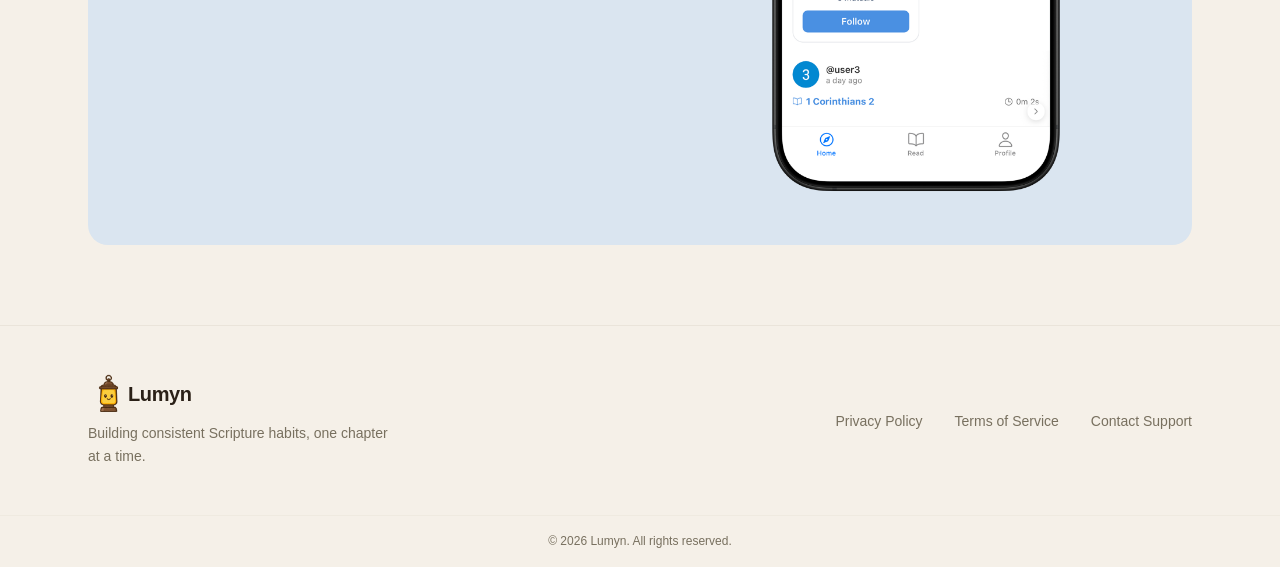
==== commit 6c8aa3ab: "fixed so work on mobile" ====
--- a/index.html
+++ b/index.html
@@ -4,11 +4,21 @@
     <meta charset="UTF-8" />
     <meta name="viewport" content="width=device-width, initial-scale=1.0" />
     <meta name="theme-color" content="#f5f0e8" />
-    <title>Lumyn &ndash; Build Consistent Scripture Habits</title>
+    <title>Lumyn &ndash; Read Scripture. Grow Together</title>
     <meta
       name="description"
-      content="Lumyn helps you build consistent Scripture habits through reading streaks, reminders, and community accountability. Available on iOS and Android."
+      content="Lumyn helps you stay consistent reading the Bible with daily streaks, reflections, reminders, and community accountability."
     />
+    <meta
+      property="og:title"
+      content="Lumyn — Read Scripture. Grow Together."
+    />
+    <meta
+      property="og:description"
+      content="Track your Bible reading, build daily streaks, and grow in Scripture alongside friends."
+    />
+    <meta property="og:type" content="website" />
+    <meta property="og:url" content="https://getlumyn.app" />
     <link rel="stylesheet" href="/styles.css" />
   </head>
 
@@ -61,9 +71,11 @@
         <div class="mobile-menu" id="mobile-menu">
           <div class="mobile-menu-links">
             <a href="#features">Features</a>
-            <a href="#how-it-works">How It Works</a>
+            <!-- <a href="#how-it-works">How It Works</a> -->
             <!-- <a href="#testimonials">Community</a> -->
-            <a href="#download" class="btn btn-primary">Download</a>
+            <a href="#download-buttons" class="btn btn-primary nav-download-btn"
+              >Download</a
+            >
           </div>
         </div>
       </div>
@@ -85,13 +97,12 @@
               </div> -->
 
               <h1>
-                Read Scripture.
-                <span class="accent-text">Stay Consistent.</span>
+                Read Scripture.<br />
+                <span class="accent-text">Grow Together.</span>
               </h1>
-
               <p class="hero-description">
-                Build a daily Scripture habit with streaks, reminders and
-                community accountability.
+                Track your Bible reading, build daily streaks and reflect on
+                what you read alongside friends.
               </p>
 
               <!-- CTAs -->
@@ -225,8 +236,8 @@
                   </div> -->
                   <h3 class="feature-title">Track Your Reading Progress</h3>
                   <p class="feature-description">
-                    Log chapters and track your progress through every book of
-                    the Bible.
+                    Log chapters, write reflections and see your progress as you
+                    read.
                   </p>
                   <!-- <ul class="feature-highlights" role="list">
                     <li class="feature-highlight">
@@ -368,8 +379,8 @@
                   </div> -->
                   <h3 class="feature-title">Grow in Community</h3>
                   <p class="feature-description">
-                    Share reflections with your friends, follow their progress
-                    and grow together in community.
+                    Follow friends, see what they’re reading and share
+                    reflections as you grow together.
                   </p>
                   <!-- <ul class="feature-highlights" role="list">
                     <li class="feature-highlight">
@@ -636,6 +647,15 @@
               closeIcon.style.display = "none";
             });
           }
+          // close if screen resized
+          window.addEventListener("resize", function () {
+            if (window.innerWidth > 768) {
+              menu.classList.remove("open");
+              toggle.setAttribute("aria-expanded", "false");
+              menuIcon.style.display = "block";
+              closeIcon.style.display = "none";
+            }
+          });
         }
       })();
     </script>
--- a/styles.css
+++ b/styles.css
@@ -185,7 +185,7 @@
   background-color: var(--primary);
 }
 .logo-image {
-  height: 50px;
+  height: 40px;
   width: auto;
   display: block;
 }
@@ -196,7 +196,7 @@
 }
 
 .logo-text {
-  font-size: 28px;
+  font-size: 20px;
   font-weight: 600;
   letter-spacing: -0.02em;
   color: var(--foreground);
@@ -273,7 +273,9 @@
   width: 100%;
   text-align: center;
 }
-
+.mobile-menu .btn-primary {
+  color: var(--primary-foreground);
+}
 @media (max-width: 768px) {
   .nav-links-desktop {
     display: none;
@@ -1059,4 +1061,74 @@
   to {
     transform: translateX(100%);
   }
+}
+
+/* other pages 
+
+/* Legal pages */
+
+.legal-page {
+  padding-top: 120px;   /* space below navbar */
+  padding-bottom: 80px;
+}
+
+.legal-container {
+  max-width: 800px;
+}
+
+/* Headings */
+
+.legal-container h1 {
+  font-size: 28px;
+  margin-bottom: 8px;
+}
+
+.legal-container h2 {
+  font-size: 20px;
+  margin-top: 32px;
+  margin-bottom: 8px;
+}
+
+/* Text */
+
+.legal-container p {
+  font-size: 15px;
+  line-height: 1.6;
+  margin-bottom: 16px;
+}
+
+/* Lists */
+
+.legal-container ul {
+  list-style: disc;
+  padding-left: 20px;
+  margin-bottom: 16px;
+}
+
+.legal-container li {
+  font-size: 15px;
+  margin-bottom: 8px;
+}
+
+/* Muted text */
+
+.legal-container .muted {
+  color: #666;
+  font-size: 14px;
+}
+
+
+/* Terms summary card */
+
+.legal-card {
+  border: 1px solid #e6e6e6;
+  border-radius: 12px;
+  padding: 18px;
+  margin: 20px 0 28px;
+  background: #fafafa;
+}
+
+.legal-label {
+  font-weight: 600;
+  margin-bottom: 8px;
 }
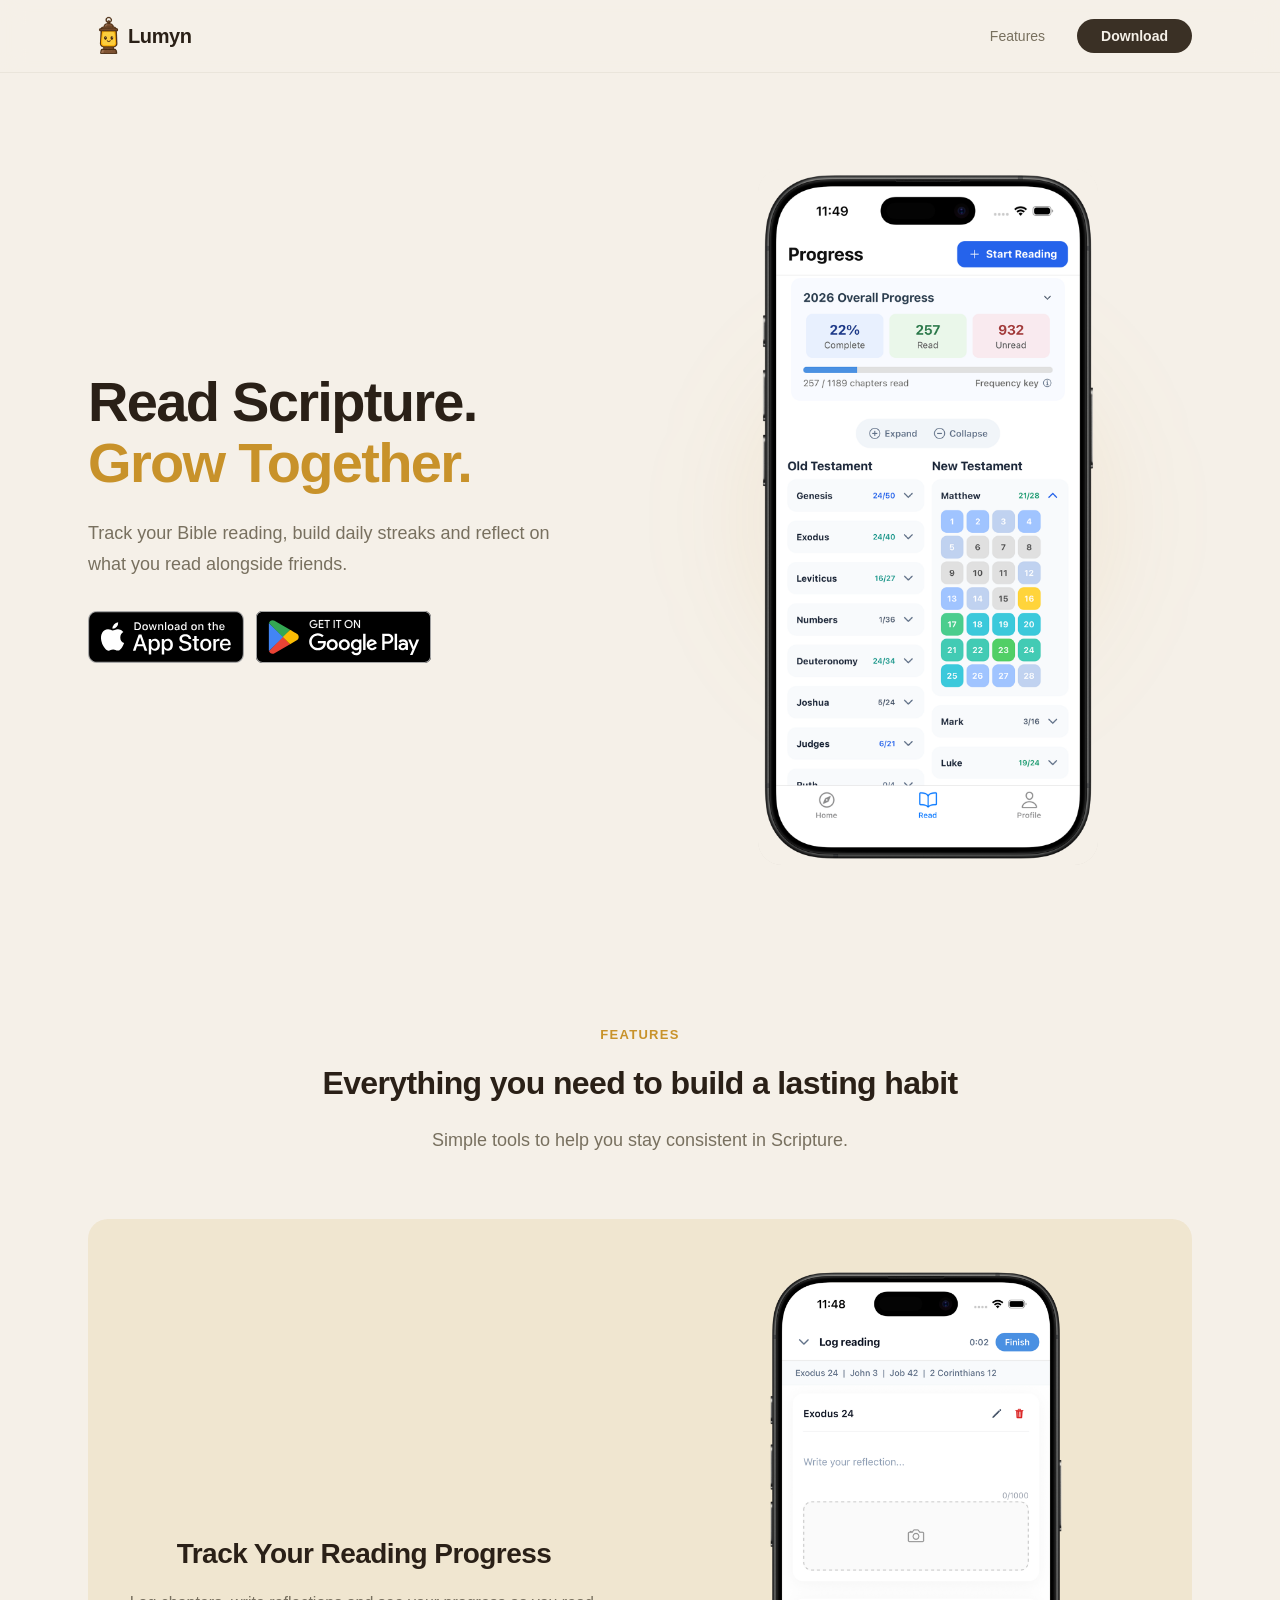
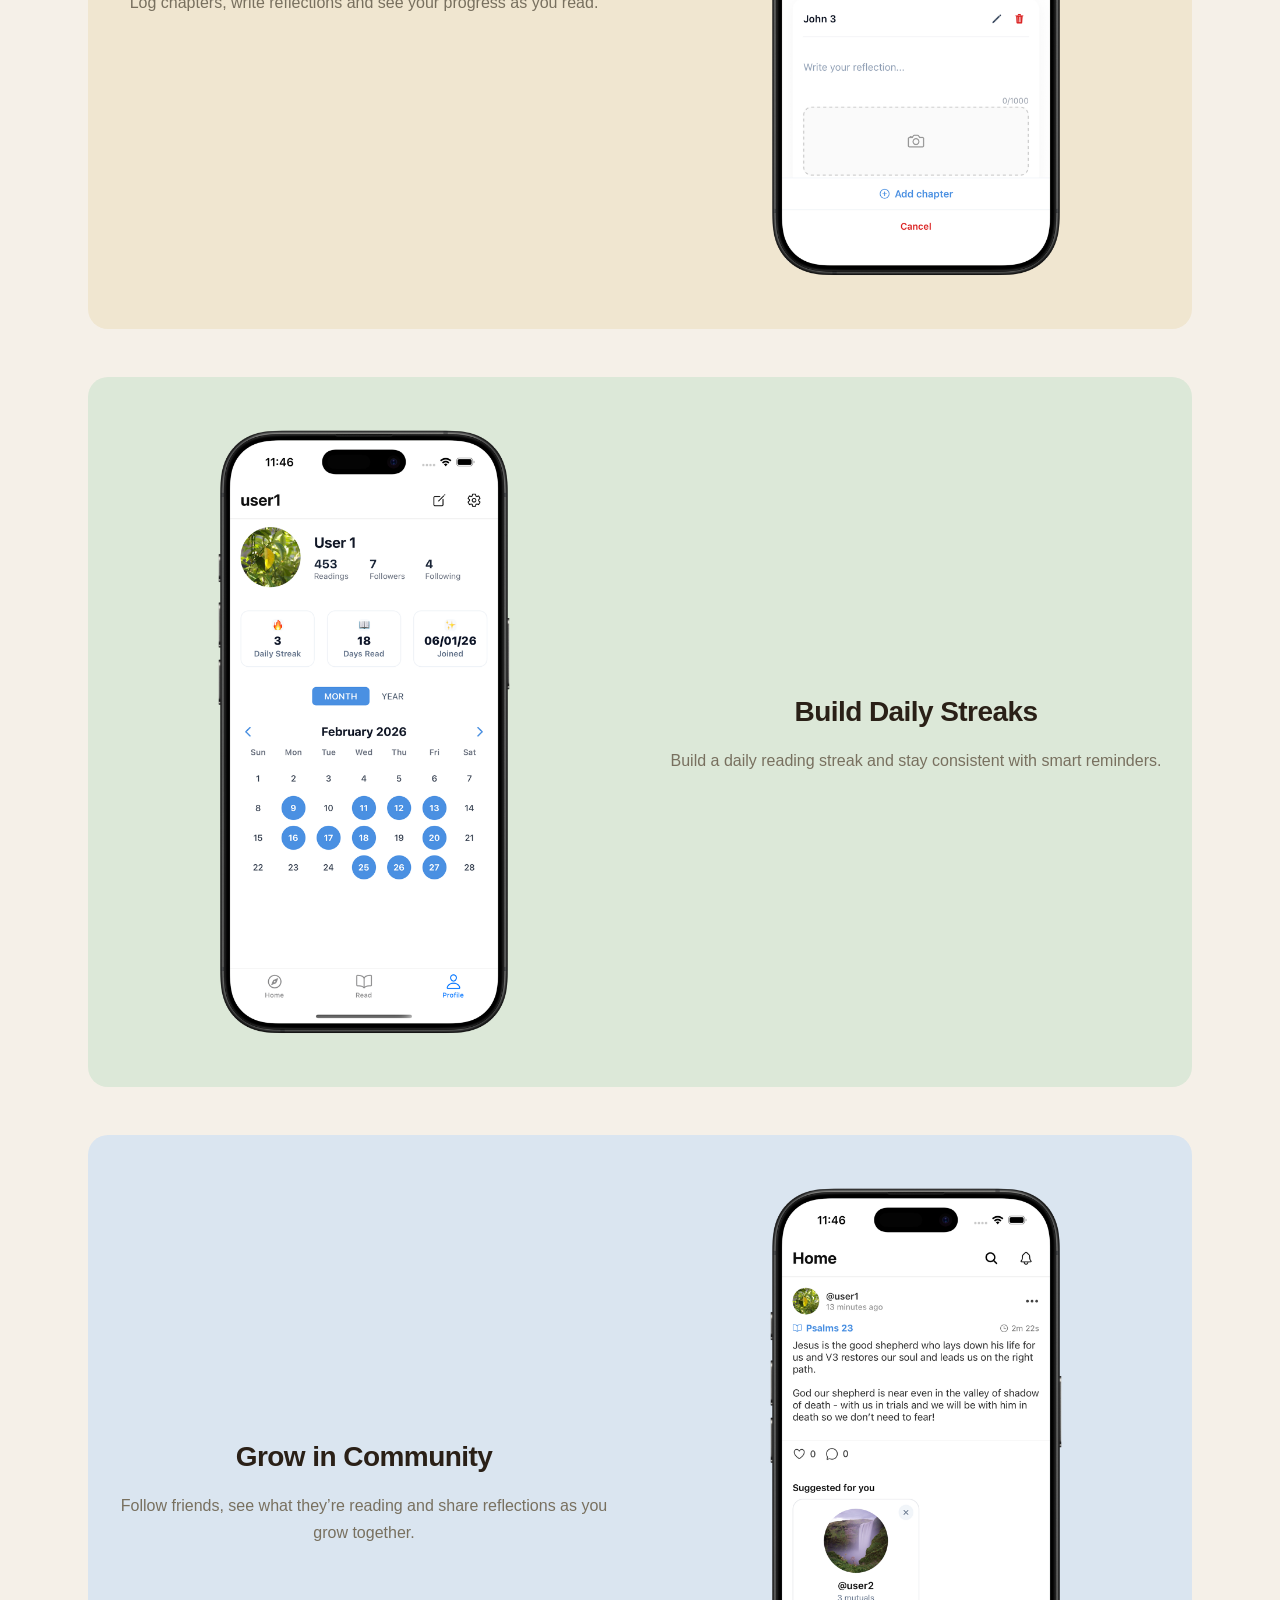
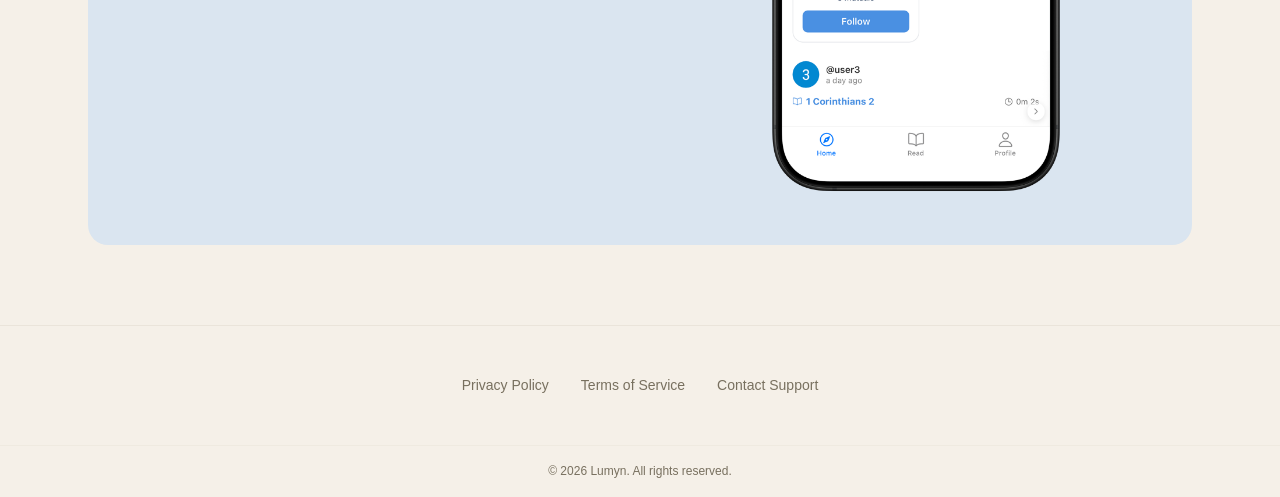
==== commit f01cea44: "bottom footer bar fixed styling - centre links remove unnecessary logo" ====
--- a/index.html
+++ b/index.html
@@ -586,21 +586,6 @@
     <footer class="site-footer" role="contentinfo">
       <div class="container">
         <div class="footer-inner">
-          <!-- Brand -->
-          <div class="footer-brand">
-            <a href="/" class="logo-link" aria-label="Lumyn home">
-              <img
-                src="/assets/lumyn-transparent 2.png"
-                alt="Lumyn logo"
-                class="logo-image"
-              />
-              <span class="logo-text">Lumyn</span>
-            </a>
-            <p class="footer-tagline">
-              Building consistent Scripture habits, one chapter at a time.
-            </p>
-          </div>
-
           <!-- Footer nav -->
           <nav class="footer-nav" aria-label="Footer navigation">
             <a href="/privacy">Privacy Policy</a>
--- a/styles.css
+++ b/styles.css
@@ -986,6 +986,8 @@
   display: flex;
   flex-wrap: wrap;
   gap: 32px;
+  justify-content: center;
+  width: 100%;
 }
 
 .footer-nav a {
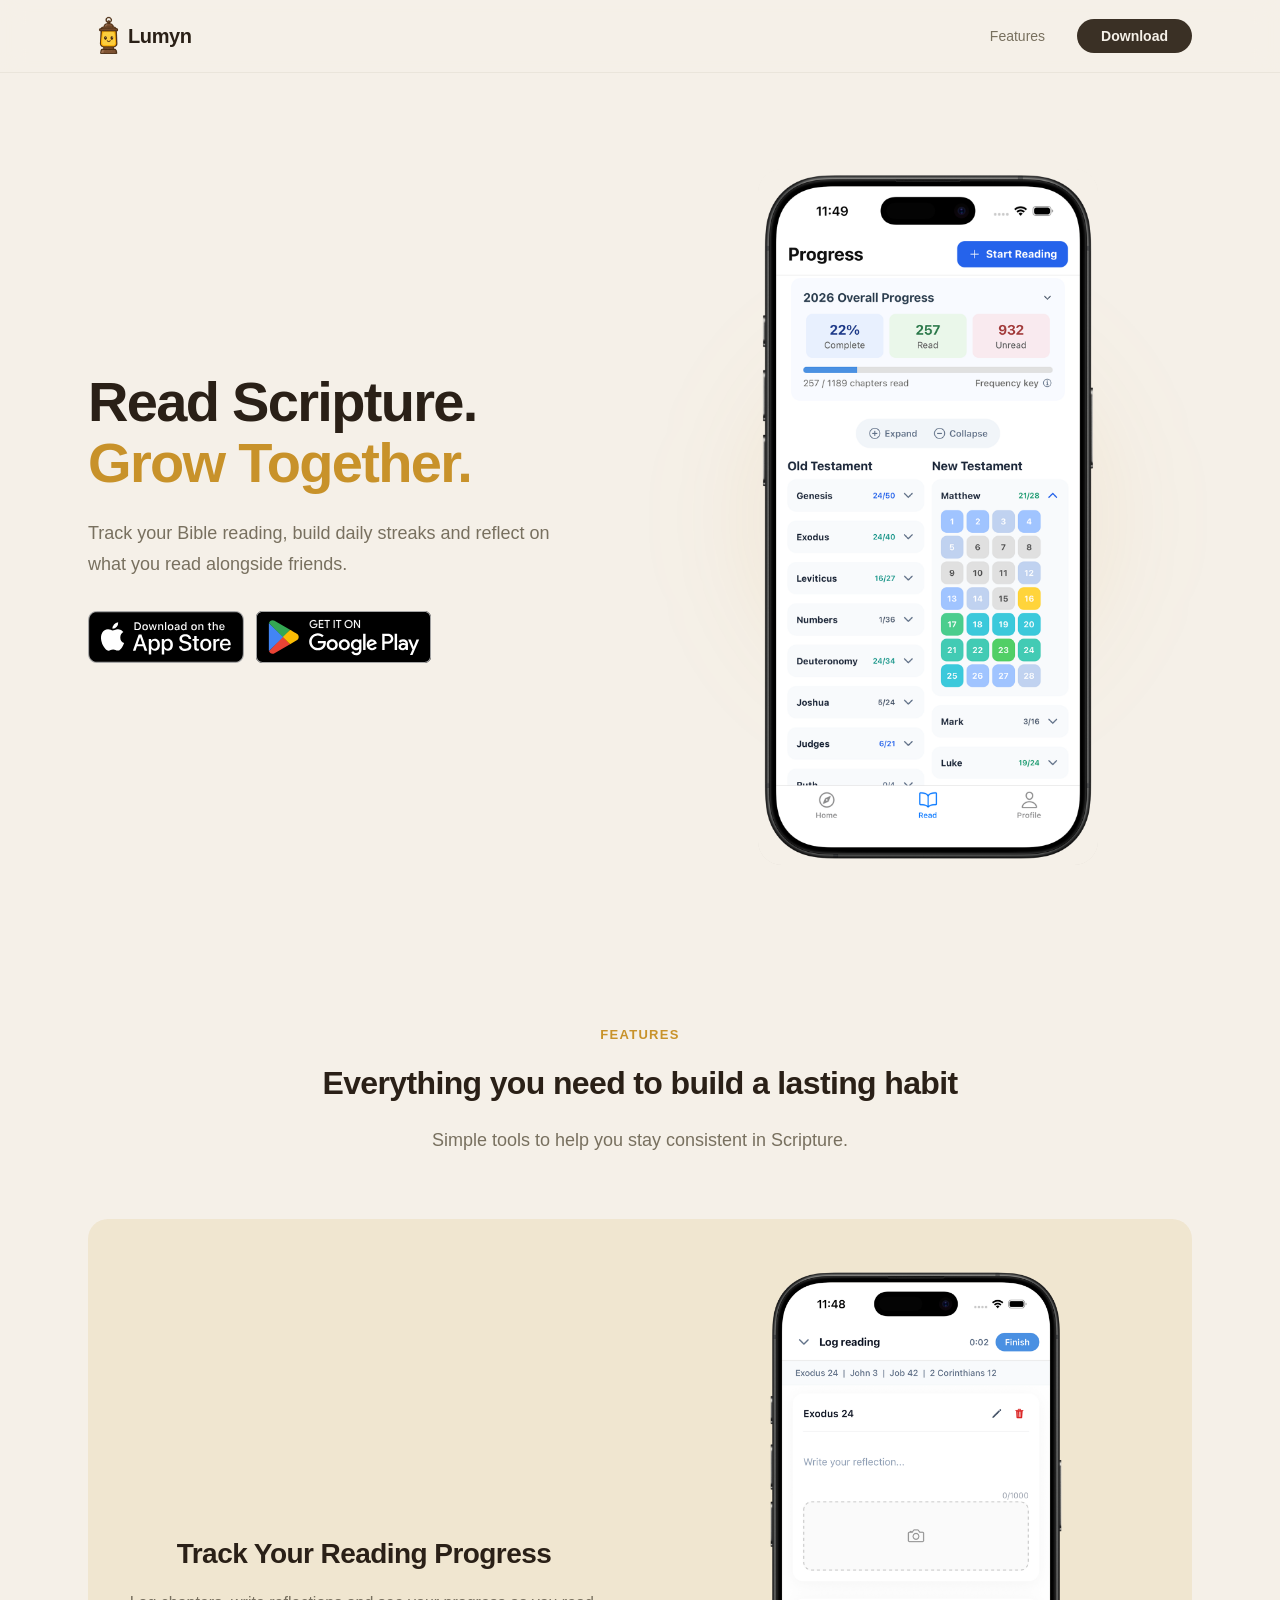
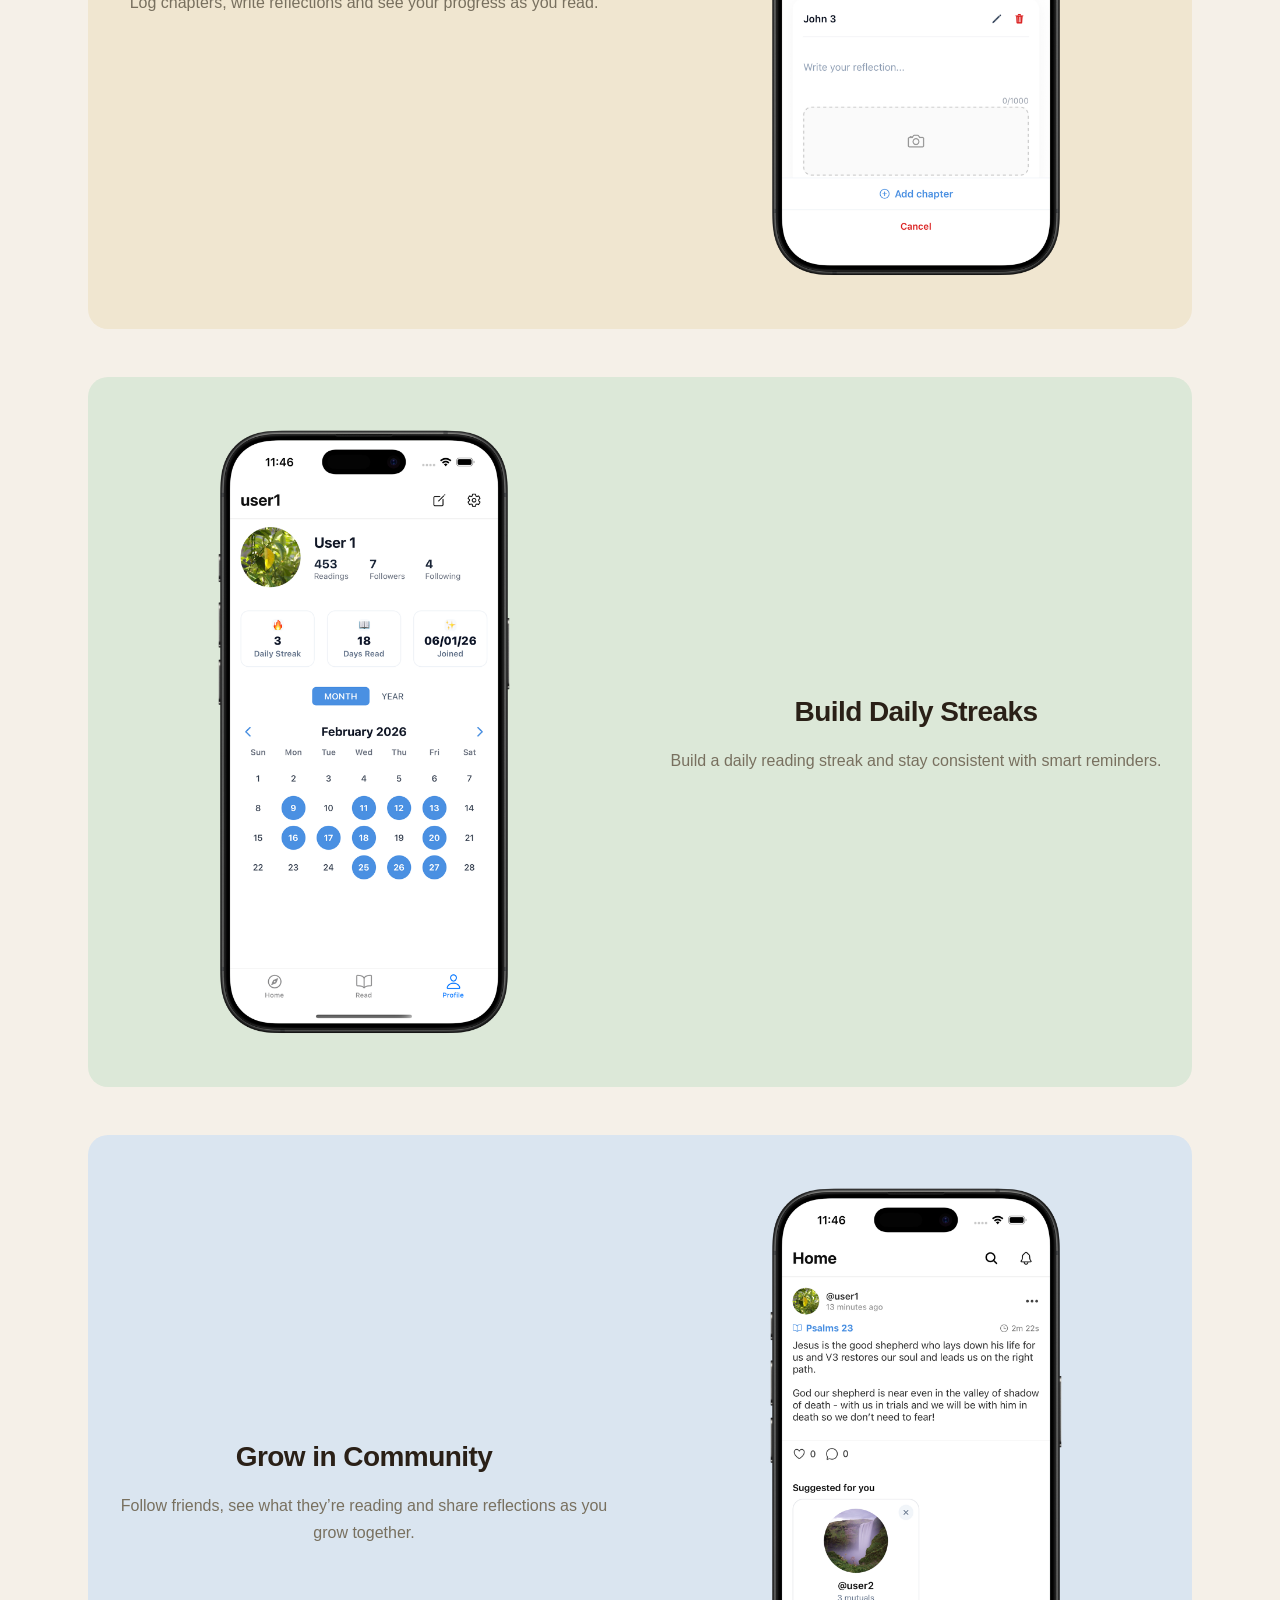
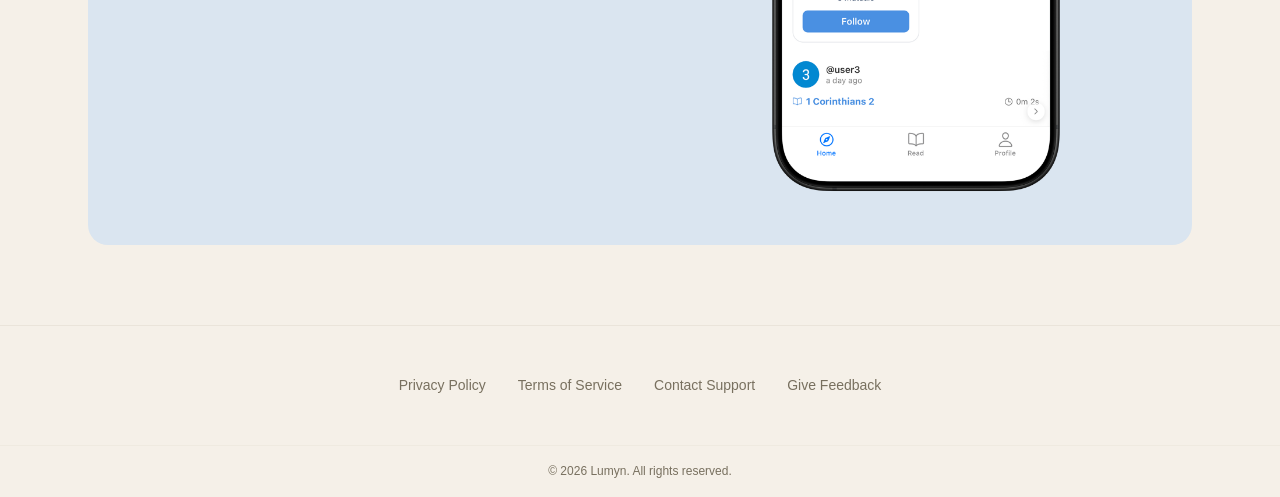
==== commit 35a367e9: "Added feedback board to website footer bar" ====
--- a/index.html
+++ b/index.html
@@ -108,7 +108,7 @@
               <!-- CTAs -->
               <div class="hero-buttons" id="download-buttons">
                 <a
-                  href="https://apps.apple.com/"
+                  href="https://apps.apple.com/au/app/lumyn/id6757076554"
                   target="_blank"
                   rel="noopener noreferrer"
                   class="store-button"
@@ -120,7 +120,7 @@
                 </a>
 
                 <a
-                  href="https://play.google.com/"
+                  href="https://play.google.com/store/apps/details?id=com.razzledazzle2.bibletrack"
                   target="_blank"
                   rel="noopener noreferrer"
                   class="store-button"
@@ -591,6 +591,13 @@
             <a href="/privacy">Privacy Policy</a>
             <a href="/terms">Terms of Service</a>
             <a href="/contact">Contact Support</a>
+            <a
+              href="https://lumyn.featurebase.app"
+              target="_blank"
+              rel="noopener"
+            >
+              Give Feedback
+            </a>
           </nav>
         </div>
       </div>
